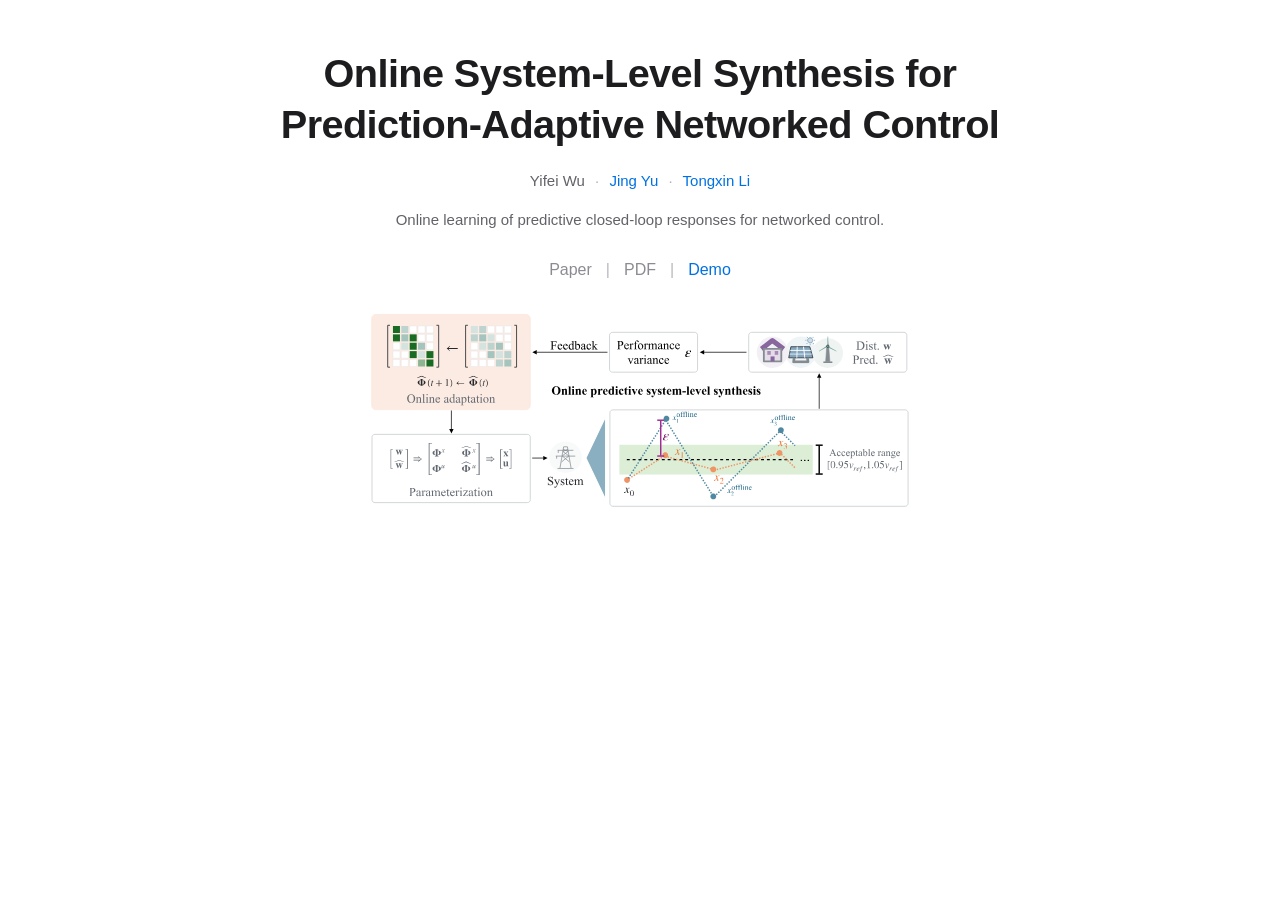
==== index.html @ b5131a4f "Add files via upload" ====
<!doctype html>
<html lang="en">
<head>
<meta charset="utf-8">
<meta name="viewport" content="width=device-width, initial-scale=1">
<meta name="referrer" content="no-referrer">
<meta name="description" content="Online System-Level Synthesis for Prediction-Adaptive Networked Control. Yifei Wu, Jing Yu, and Tongxin Li.">
<meta http-equiv="Content-Security-Policy" content="default-src 'none'; style-src 'unsafe-inline'; font-src 'self'; img-src 'self' data:; base-uri 'none'; form-action 'none'">
<title>Online System-Level Synthesis for Prediction-Adaptive Networked Control</title>
<style>html { color-scheme:light; background:#fff; }
body.research-site {
  --font-ui:-apple-system,BlinkMacSystemFont,'SF Pro Text','Segoe UI',sans-serif;
  --background:#fff; --foreground:#1d1d1f; --primary:#0071e3; --primary-foreground:#fff;
  --muted:#f5f5f7; --muted-foreground:#626269; --border:#e5e5e9; --popover:#fff;
  --viz-series-1:#0071e3; --viz-series-2:#ad6400; --viz-series-3:#687580; --viz-series-4:#9451b7;
  --matrix-added:#168b79; --matrix-removed:#cf8a2b; --attack:#c56c1b;
  margin:0; min-width:280px; color:var(--foreground); background:#fff;
  font:14px/1.45 var(--font-ui); -webkit-font-smoothing:antialiased;
}
*,*::before,*::after { box-sizing:border-box; }
a { color:inherit; text-decoration:none; }
a:hover { color:var(--primary); }
button,input,select { font:inherit; }
button,select,summary { cursor:pointer; touch-action:manipulation; }
button,select,svg { -webkit-user-select:none; user-select:none; }
button { appearance:none; }
:focus-visible { outline:3px solid #0071e355; outline-offset:3px; }
.research-header,#power-response-demo,.research-footer { width:calc(100% - 64px); max-width:1240px; margin:0 auto; }
.research-header { padding:24px 0 22px; }
.research-title-row { display:flex; justify-content:space-between; align-items:center; gap:20px; }
h1 { font-size:30px; font-weight:600; letter-spacing:-1.1px; line-height:1.15; margin:0; }
.research-tag { margin-left:16px; font-size:12px; color:var(--muted-foreground); font-weight:400; letter-spacing:0; vertical-align:middle; }
.research-header nav { display:flex; gap:18px; color:var(--muted-foreground); font-size:12px; }
#power-response-demo { position:relative; }
#power-response-demo [hidden] { display:none!important; }
.tabular-nums { font-variant-numeric:tabular-nums; }
.pr-controlbar { display:flex; justify-content:space-between; gap:16px; align-items:center; padding:0 0 16px; }
.pr-toolbar,.pr-actions,.pr-settings { display:flex; align-items:center; gap:8px; }
.btn { display:inline-flex; align-items:center; justify-content:center; gap:7px; min-height:40px; padding:8px 14px; border:1px solid transparent; border-radius:9px; background:var(--muted); color:var(--foreground); white-space:nowrap; font-size:13px; font-weight:500; transition:background .15s,transform .15s; }
.btn:hover:not(:disabled) { background:#ececf0; }
.btn:active:not(:disabled) { transform:scale(.98); }
.btn:disabled { opacity:.4; cursor:default; }
.btn-play { background:var(--primary); color:#fff; min-width:86px; }
.btn-play::before { content:''; display:inline-block; width:0; height:0; border-top:4px solid transparent; border-bottom:4px solid transparent; border-left:6px solid currentColor; }
.btn-play[aria-pressed='true']::before { width:6px; height:8px; border:0; border-left:2px solid currentColor; border-right:2px solid currentColor; }
.btn-play:hover:not(:disabled) { background:#0077ed; }
.btn-quiet { color:#53535a; }
.btn-attack { background:#fff2e5; color:#a95511; padding:6px 13px; min-width:136px; }
.btn-attack svg { fill:currentColor; transition:transform .16s; }
.btn-attack:hover:not(:disabled) { background:#ffe9d1; }
.btn-attack:hover:not(:disabled) svg { transform:rotate(-9deg); }
select { background:var(--muted); border:1px solid transparent; border-radius:8px; padding:8px 10px; color:var(--foreground); min-height:40px; font-size:13px; }
#pr-speed { background:transparent; color:var(--muted-foreground); padding-left:4px; padding-right:1px; }
.pr-actions label,#pr-clock { color:var(--muted-foreground); font-size:12px; }
#pr-clock { margin-left:3px; min-width:57px; }
.pr-comparison-controls { display:flex; align-items:center; gap:12px; padding:8px 0; flex-wrap:wrap; }
.pr-comparison-controls label { display:inline-flex; align-items:center; gap:8px; color:var(--muted-foreground); font-size:12px; }
.pr-comparison-controls select { background:#fff; border-color:var(--border); }
.btn-compare { min-height:36px; padding:6px 12px; color:var(--primary); background:#edf5fe; }
.btn-compare:hover:not(:disabled) { background:#e2effe; }
.pr-mission { display:flex; align-items:center; gap:16px; padding:0 0 14px; font-size:12px; color:var(--muted-foreground); flex-wrap:wrap; }
#pr-voltage-range { white-space:nowrap; }
.pr-mission strong { font-weight:500; color:var(--foreground); }
.pr-target { color:var(--muted-foreground); }
.pr-status-dot { display:inline-block; width:6px; height:6px; border-radius:50%; background:#248963; margin-right:6px; vertical-align:middle; }
#pr-voltage-status[data-state='recovering'] { background:var(--attack); }
.pr-dashboard { display:grid; grid-template-columns:minmax(0,1fr) minmax(0,1fr); gap:14px; }
.pr-panel { min-width:0; padding:14px 16px 12px; background:#fff; border:1px solid var(--border); border-radius:16px; }
.pr-subhead { display:flex; align-items:center; justify-content:space-between; gap:10px; min-height:25px; }
.pr-subhead h2 { font-size:15px; font-weight:600; letter-spacing:-.2px; margin:0; }
.pr-caption { font-size:11px; color:var(--muted-foreground); margin:0; }
#pr-action-note { text-align:right; }
.pr-panel-foot { display:flex; justify-content:space-between; align-items:center; gap:10px; min-height:22px; font-size:11px; color:var(--muted-foreground); }
#pr-bus-detail { min-width:0; line-height:1.4; }
.pr-live-stage { flex-shrink:0; }
.pr-live-stage strong { color:var(--foreground); font-weight:500; }
.pr-chart { width:100%; display:block; overflow:visible; }
.pr-chart text { fill:var(--muted-foreground); font:10px var(--font-ui); }
.pr-chart .bus-number { font-size:9px; font-weight:500; }
.pr-chart .fault-mark { display:none; }
.pr-chart .domain,.pr-chart .tick line,.pr-chart .grid line { stroke:#e9e9ed; }
.pr-chart .grid line { stroke-opacity:.75; }
.pr-chart .grid .domain { display:none; }
.pr-chart .matrix-columns text,.pr-chart .matrix-rows text { font-size:8px; }
.pr-chart .matrix-axis { font-size:9px; }
.pr-matrix-key,.pr-legend { display:flex; align-items:center; flex-wrap:wrap; gap:11px; color:var(--muted-foreground); font-size:10px; }
.pr-matrix-key>span { display:inline-flex; align-items:center; gap:4px; }
.pr-cell-key { width:6px; height:6px; display:inline-block; border-radius:1px; }
.pr-cell-key.connected { background:var(--primary); }
.pr-cell-key.added { background:var(--matrix-added); }
.pr-cell-key.removed { border:1px solid var(--matrix-removed); }
.pr-state-value { font-size:13px; font-weight:500; color:var(--foreground); letter-spacing:-.2px; }
.pr-plot-label { display:flex; align-items:center; justify-content:space-between; gap:10px; font-size:11px; color:var(--muted-foreground); padding:3px 0 0; min-height:20px; }
.pr-target-key { color:var(--muted-foreground); font-size:11px; }
#pr-pulse-summary { font-size:11px; color:var(--attack); text-align:right; }
#pr-stage-detail { min-height:16px; font-size:11px; }
.pr-bottomline { display:flex; align-items:center; justify-content:space-between; gap:16px; min-height:39px; }
.pr-legend { gap:15px; }
.pr-legend button { display:flex; align-items:center; gap:5px; padding:3px 0; background:transparent; border:0; font-size:11px; color:#616167; }
.pr-legend button[aria-pressed='false'] { opacity:.35; }
.pr-swatch { position:relative; display:inline-block; width:21px; border-top:2px solid var(--viz-series-1); margin-right:2px; color:var(--viz-series-1); }
.pr-swatch.scalar { border-color:var(--viz-series-4); border-top-style:dashed; color:var(--viz-series-4); }
.pr-swatch.static { border-color:var(--viz-series-2); border-top-style:dashed; color:var(--viz-series-2); }
.pr-swatch.causal { border-color:var(--viz-series-3); border-top-style:dotted; color:var(--viz-series-3); }
#pr-event { font-size:11px; color:var(--muted-foreground); text-align:right; }
.pr-overlap-note { font-size:11px; color:var(--muted-foreground); margin:0 0 8px; }
.pr-adaptation { border-top:1px solid var(--border); margin-top:0; }
summary { display:flex; align-items:center; gap:8px; padding:12px 0; font-size:12px; color:var(--muted-foreground); list-style:none; }
summary::-webkit-details-marker { display:none; }
summary span { color:var(--muted-foreground); transition:transform .15s; }
.pr-adaptation[open] summary span { transform:rotate(45deg); }
.pr-settings { flex-wrap:wrap; gap:12px 20px; padding:8px 0 14px; }
.pr-settings label { display:inline-flex; align-items:center; gap:6px; font-size:12px; }
.pr-settings input { accent-color:var(--primary); }
.pr-tooltip { position:absolute; display:none; pointer-events:none; z-index:10; padding:9px 11px; background:#fff; border:1px solid var(--border); border-radius:10px; box-shadow:0 4px 18px #0000000d; font-size:11px; }
.pr-tooltip div { display:flex; justify-content:space-between; gap:14px; }
#pr-error { padding:18px 0; color:#b33c31; }
#pr-network .bus-node { cursor:pointer; outline:none; }
#pr-network .bus-node[aria-disabled='true'] { cursor:default; }
#pr-network .bus-icon,#pr-network .bus-number,#pr-network .bus-target { pointer-events:none; }
.pr-algorithm-flow { display:grid; grid-template-columns:repeat(4,minmax(0,1fr)); gap:12px; padding:13px 0 15px; }
.pr-algorithm-flow>div { display:flex; flex-direction:column; position:relative; gap:2px; min-width:0; }
.pr-algorithm-flow>div:not(:last-child)::after { content:'→'; position:absolute; top:19px; right:0; color:#b0b0b5; font-size:13px; }
.pr-flow-index { font-size:9px; color:#a1a1a6; letter-spacing:.5px; }
.pr-algorithm-flow strong { font-size:12px; font-weight:500; }
.pr-algorithm-flow span:last-child { font-size:11px; color:var(--muted-foreground); white-space:normal; overflow-wrap:anywhere; }
.pr-algorithm-flow[data-updated='true']>div:last-child strong { color:var(--primary); }
.pr-learning-caption { display:flex; justify-content:space-between; align-items:center; gap:12px; min-height:32px; font-size:11px; color:var(--muted-foreground); border-top:1px solid var(--border); padding-top:6px; }
.btn-fit { min-height:26px; font-size:10px; padding:4px 8px; background:var(--muted); }
#pr-view { min-height:25px; padding:2px 6px; font-size:10px; border:0; background:var(--muted); color:#53535a; }
#pr-mode-note { font-size:11px; margin-top:1px; }
.pr-cost-table { width:100%; border-collapse:collapse; margin:2px 0 5px; font-size:11px; }
.pr-cost-table th,.pr-cost-table td { padding:3px 0; text-align:right; font-weight:400; }
.pr-cost-table thead th { color:var(--muted-foreground); font-size:11px; padding-bottom:5px; border-bottom:1px solid var(--border); }
.pr-cost-table th:first-child { text-align:left; }
.pr-cost-table tbody th { color:var(--foreground); }
.pr-cost-table tbody tr:first-child th,.pr-cost-table tbody tr:first-child td { font-weight:500; }
.pr-cost-table tbody td:last-child { color:var(--muted-foreground); }
.pr-cost-table .pr-swatch { width:17px; vertical-align:middle; margin-right:8px; }
.pr-comparison-summary { font-size:11px; color:var(--foreground); margin:6px 0 2px; min-height:16px; }
.pr-comparison-note { font-size:11px; color:var(--muted-foreground); }
.research-footer { display:flex; align-items:flex-start; justify-content:space-between; gap:20px; border-top:1px solid var(--border); }
.research-methods { flex:1; }
.research-methods-body { max-width:1100px; display:grid; grid-template-columns:1fr 1fr; gap:22px; padding:0 0 12px; color:var(--muted-foreground); font-size:12px; line-height:1.6; }
.research-methods-body h3 { font-size:13px; color:var(--foreground); font-weight:500; margin:12px 0 6px; }
.research-methods-body p { margin:5px 0 9px; }
.pr-equation { font-family:'Times New Roman',serif; font-size:16px; color:var(--foreground); line-height:1.7; }
.pr-scope { font-size:10px; color:#8b8b90; }
.research-colophon { color:var(--muted-foreground); font-size:11px; padding:10px 0; white-space:nowrap; }
#pr-stage .intervention-label { fill:var(--attack); }
@media(max-width:1000px) { .research-header,#power-response-demo,.research-footer { width:calc(100% - 32px); } .research-tag { margin-left:10px; font-size:11px; } .pr-bottomline { flex-wrap:wrap; gap:3px; padding:6px 0; } .pr-legend { gap:11px; } .pr-panel { padding-left:12px; padding-right:12px; } .pr-matrix-key { gap:6px; font-size:9px; } }
@media(max-width:650px) { .research-header { padding:20px 0 16px; } h1 { font-size:28px; } .research-tag { display:none; } .research-header nav { font-size:11px; gap:12px; } .pr-controlbar { flex-wrap:wrap; gap:10px; } .pr-toolbar,.pr-actions { width:100%; } .pr-toolbar { gap:7px; } .btn-attack { margin-left:auto; } #pr-clock { margin-left:auto; } .pr-comparison-controls { gap:8px; } .pr-comparison-controls>.pr-caption { flex-basis:100%; font-size:11px; } .pr-mission { font-size:10px; gap:6px; padding-top:2px; flex-wrap:wrap; } .pr-target { display:none; } .pr-dashboard { grid-template-columns:minmax(0,1fr); gap:10px; } .pr-panel { border-radius:12px; padding:11px 12px; } .pr-bottomline { gap:4px; padding:9px 0; } #pr-event { text-align:left; } .pr-legend { gap:8px 14px; } .pr-algorithm-flow { gap:6px; } .pr-algorithm-flow span:last-child { font-size:11px; } .research-methods-body { grid-template-columns:1fr; gap:8px; } .research-colophon { font-size:11px; } }
@media(pointer:coarse) { .btn,select { min-height:42px; } .pr-legend button { min-height:32px; } }
@media(prefers-reduced-motion:reduce) { *,*::before,*::after { animation:none!important; transition:none!important; } }

.research-footer>a { padding:10px 0; font-size:11px; color:var(--muted-foreground); }
.research-footer>a:hover { color:var(--primary); }

.pr-phase-actions { display:flex; align-items:center; gap:9px; margin-left:auto; }
.pr-phase-badge { font-size:11px; font-weight:500; color:#6e6e73; background:#f5f5f7; padding:5px 9px; border-radius:7px; }
.pr-phase-badge[data-phase='deployment'] { color:#0071e3; background:#edf5fe; }
.btn-deploy { min-height:30px; padding:4px 10px; color:var(--primary); background:#edf5fe; }
@media(max-width:650px) { .pr-phase-actions { margin-left:0; width:100%; justify-content:space-between; } }

.pr-attack-hint { font-size:11px; color:var(--muted-foreground); }
.btn-attack { background:#fff0de; color:#a34a00; min-width:150px; min-height:40px; }
.btn-attack svg { width:21px; height:21px; }
.btn-attack[data-holding='true'] { background:#bd570a; color:#fff; box-shadow:0 0 0 4px #bd570a18; }
.btn-stop-attacks { color:#a34a00; background:#fff0de; }
.pr-attack-count { display:inline-grid; place-items:center; min-width:21px; min-height:21px; padding:0 4px; border-radius:6px; background:#a34a0014; font-size:12px; }
.pr-matrix-panel .pr-subhead { flex-wrap:wrap; gap:8px; }
#pr-matrix-view { min-height:36px; padding:6px 9px; font-size:12px; max-width:100%; }
#pr-matrix-key { min-height:24px; justify-content:flex-start; font-size:12px; gap:8px 12px; }
#pr-matrix-key .change-scale { display:none; }
.pr-cell-key.decreased { background:#c56c1b; }
.pr-cell-key.increased { background:#0071e3; }
.pr-cell-key.outline { border:1px solid #404047; width:9px; height:9px; }
#pr-topology-note { min-height:15px; font-size:11px; }
.pr-chart .matrix-columns text,.pr-chart .matrix-rows text { font-size:10px; }
.intervention-badge { pointer-events:auto; }
@media(max-width:650px) { .pr-attack-hint { font-size:11px; } .btn-attack { min-width:132px; } #pr-matrix-key { gap:8px; font-size:12px; } .pr-chart .matrix-columns text { font-size:8px; } }

@media(max-width:380px) { .pr-attack-hint { display:none; } .pr-actions { gap:6px; } }

#pr-network .bus-node { touch-action:none; -webkit-touch-callout:none; }
#pr-network .bus-node[data-holding='true'] { cursor:grabbing; }

.pr-topology-history { display:flex; align-items:center; gap:10px; margin:4px 0; min-height:28px; }
.pr-topology-history label { font-size:11px; color:var(--muted-foreground); min-width:75px; }
.pr-topology-history input { flex:1; min-width:50px; margin:0; height:20px; accent-color:var(--primary); cursor:ew-resize; }
.pr-topology-history button { border:0; background:var(--muted); color:var(--primary); border-radius:6px; padding:5px 8px; font-size:10px; white-space:nowrap; }
.pr-topology-history button[aria-pressed='true'] { background:#edf5fe; }
.pr-topology-history input:disabled,.pr-topology-history button:disabled { opacity:.4; cursor:default; }
#pr-topology-note { min-height:28px; line-height:1.4; color:#60606a; }

.pr-topology-status { display:flex; justify-content:space-between; gap:10px; font-size:11px; margin:4px 0 7px; color:var(--muted-foreground); }
.pr-topology-status strong { font-weight:500; color:var(--foreground); }
.pr-topology-events { display:flex; gap:6px; margin:0 0 6px; }
.pr-topology-events button { flex:1; min-width:0; display:flex; flex-direction:column; gap:2px; text-align:left; padding:6px 9px; border:1px solid var(--border); border-radius:7px; background:#f7f9fb; color:var(--foreground); }
.pr-topology-events button span { color:var(--muted-foreground); font-size:11px; }
.pr-topology-events button strong { font-weight:550; font-size:12px; }
.pr-topology-events button[aria-pressed='true'] { background:#eef7f4; border-color:#9bc7ba; }
.pr-link-flash { animation:pr-link-arrival 1.6s ease-out; }
@keyframes pr-link-arrival { 0%,30%,60% { filter:drop-shadow(0 0 4px #168b79); opacity:.35; } 15%,45%,100% { filter:drop-shadow(0 0 0 transparent); opacity:1; } }
#pr-attack-mode { background:#fff6eb; color:#a34a00; }
#pr-topology-note { min-height:14px; font-size:11px; }
@media(max-width:1000px) { .pr-attack-hint { display:none; } }

.pr-cost-tools { display:flex; justify-content:flex-end; }

.pr-comparison-summary { margin:5px 0 3px; color:#53535a; line-height:1.4; }
#pr-deploy:not(:disabled) { background:#0071e3; color:#fff; }

/* The primary actions stay together as the available width narrows. */
@media(max-width:1100px) {
  .pr-controlbar { flex-wrap:wrap; gap:12px 20px; }
  .pr-actions { margin-left:auto; flex-wrap:wrap; }
  .pr-mission { gap:8px 14px; }
  .pr-mission .pr-target { display:none; }
}
@media(max-width:650px) {
  .research-title-row { align-items:flex-start; flex-wrap:wrap; gap:12px; }
  .research-header { padding:20px 0; }
  h1 { font-size:27px; letter-spacing:-.8px; }
  .research-header nav { font-size:12px; }
  .pr-controlbar { padding-bottom:14px; }
  .pr-toolbar { flex-wrap:wrap; gap:7px; }
  .pr-actions { display:grid; grid-template-columns:minmax(0,1fr) 80px minmax(0,1.3fr); gap:8px; }
  .pr-actions select { min-width:0; width:100%; font-size:12px; padding:8px; }
  .pr-actions .btn-attack { min-width:0; width:100%; margin:0; font-size:12px; padding:8px; }
  .pr-mission { font-size:11px; }
  .pr-mission-goal { flex-basis:100%; }
  .pr-phase-actions { width:auto; margin-left:auto; }
  .pr-panel { border-radius:14px; padding:12px; }
  .pr-subhead { flex-wrap:wrap; gap:4px 10px; }
  .pr-subhead h2 { font-size:15px; }
  #pr-action-note { text-align:left; }
  .pr-algorithm-flow span:last-child { font-size:10px; }
  .pr-attack-hint { display:none; }
  #pr-clock { font-size:11px; flex-basis:100%; margin-left:0; }
}

@media(max-width:360px) {
  .pr-actions { grid-template-columns:1fr 1fr; }
  .pr-actions .btn-attack { grid-column:1 / -1; }
}

.pr-attack-stop { display:none; }
.btn-attack[data-attack-state='continuous'] .pr-attack-bolt { display:none; }
.btn-attack[data-attack-state='continuous'] .pr-attack-stop { display:block; }

/* Preserve readable source labels without widening the four panel layout. */
.pr-chart .matrix-columns text,.pr-chart .matrix-rows text { font-size:11px; }
.pr-chart .matrix-columns text[data-inspected='true'] { fill:var(--foreground); font-weight:650; }
.pr-cell-key.local { background:#c1c1c7; }
.pr-matrix-detail { flex-wrap:wrap; gap:2px 10px; align-items:flex-start; }
#pr-matrix-detail { color:var(--foreground); line-height:1.5; }
#pr-matrix-inspect-hint { margin:0 0 4px; }
.matrix-cell:focus-visible { outline:none; stroke:var(--foreground); stroke-width:2; }

/* Secondary controls stay compact with a mouse and comfortable to tap. */
:focus-visible { outline:2px solid var(--primary); outline-offset:3px; }
@media(max-width:650px),(pointer:coarse) {
  .btn-stop-attacks { min-height:44px; }
  #pr-matrix-view,#pr-view { min-height:44px; padding:8px 10px; font-size:12px; }
  .btn-fit,.btn-deploy { min-height:44px; padding:8px 12px; font-size:12px; }
  .pr-topology-history { gap:8px; }
  .pr-topology-history input { height:44px; }
  .pr-topology-history button { min-height:44px; padding:8px 12px; font-size:12px; }
  .pr-topology-events button { min-height:44px; }
  .pr-legend button { min-height:44px; padding:8px 10px; border-radius:8px; font-size:12px; background:var(--muted); }
  .pr-settings .form-check { min-height:44px; }
  .pr-adaptation summary { min-height:44px; }
}
@media(max-width:650px) {
  .pr-legend { display:grid; grid-template-columns:repeat(2,minmax(0,1fr)); gap:6px; width:100%; }
  .pr-legend button { min-width:0; justify-content:flex-start; text-align:left; }
  .pr-bottomline { gap:10px; }
}


.pr-experiment-bar { display:flex; align-items:center; flex-wrap:wrap; gap:10px 20px; padding:0 0 16px; }
.pr-experiment-bar label { display:inline-flex; align-items:center; gap:9px; color:var(--muted-foreground); font-size:12px; }
.pr-experiment-bar select { min-height:34px; padding:6px 10px; font-size:12px; background:#fff; border-color:var(--border); }
.pr-experiment-choice select { color:var(--foreground); font-weight:550; }
#pr-noise-caption { flex:1; min-width:220px; line-height:1.45; }
.pr-link-budget { margin:3px 0 2px; line-height:1.45; }
@media(max-width:650px) {
  .pr-experiment-bar { gap:8px 14px; padding-bottom:14px; }
  .pr-experiment-bar label { gap:7px; font-size:11px; }
  .pr-experiment-choice { flex:1; }
  .pr-experiment-choice select { flex:1; min-width:0; }
  #pr-noise-caption { flex-basis:100%; min-width:0; }
}


.pr-chart .matrix-columns text[data-noisy='true'] { fill:#a96716; font-weight:600; }
.pr-chart .matrix-columns text[data-noisy='true'][data-inspected='true'] { font-weight:750; }
.pr-cell-key.noisy-source { background:#c48c3e; border-radius:50%; }
.pr-noisy-links { margin:0 0 2px; line-height:1.45; color:#8b631f; }
@media(max-width:650px),(pointer:coarse) {
  .pr-experiment-bar select { min-height:44px; padding:8px 10px; }
}

.pr-command-inspector {margin-top:8px;border-top:1px solid var(--border,#e5e5e7);padding-top:7px}
.pr-command-inspector summary {cursor:pointer;font-size:12px;font-weight:600;min-height:44px;display:list-item}
.pr-command-scroll {max-width:100%;overflow-x:auto}
#pr-command-scroll-hint {display:block;color:var(--foreground,#1d1d1f);font-weight:500}
#pr-command-scroll-hint[hidden] {display:none}
.pr-command-scroll table {width:100%;min-width:520px;border-collapse:collapse;font-size:12px;line-height:1.5;font-variant-numeric:tabular-nums}
.pr-command-scroll th,.pr-command-scroll td {padding:7px 7px;text-align:right;white-space:nowrap;border-bottom:1px solid var(--border,#e5e5e7)}
.pr-command-scroll th:first-child {text-align:left;position:sticky;left:0;z-index:1;width:130px;min-width:130px;background:var(--surface-subtle,#f5f5f7);box-shadow:1px 0 0 var(--border,#e5e5e7)}
.pr-command-scroll thead th:first-child {z-index:2}
.pr-command-inspector>.pr-caption {font-size:12px;line-height:1.5}
.pr-forecast-observation {margin:8px 0;padding:8px 10px;background:var(--surface-subtle,#f5f5f7);border-radius:8px}
.pr-forecast-observation p {margin:3px 0;overflow-wrap:anywhere}
.pr-forecast-observation>.pr-caption {font-size:12px;line-height:1.5}
#pr-forecast-timing {font-variant-numeric:tabular-nums}
.pr-forecast-values {display:grid;grid-template-columns:repeat(3,minmax(0,1fr));gap:8px;margin:7px 0}
.pr-forecast-values dt {font-size:12px;color:var(--muted,#6e6e73);line-height:1.5}
.pr-forecast-values dd {margin:3px 0;font-size:16px;line-height:1.5;font-variant-numeric:tabular-nums;overflow-wrap:anywhere}
#pr-observed-error {font-weight:600}
.pr-source-controls { display:flex; flex-wrap:wrap; align-items:center; gap:6px 10px; margin:8px 0; }
.pr-source-controls .btn { min-height:44px; max-width:100%; white-space:normal; }
#pr-source-status { flex:1 1 150px; line-height:1.5; }

.pr-voltage-table { margin-top:8px; }
.pr-voltage-table th,.pr-voltage-table td { padding:3px 2px; }
#pr-voltage-metrics-note { margin:4px 0 10px; font-size:10px; line-height:1.5; }

.pr-scenario-heading { display:flex; align-items:center; justify-content:space-between; gap:16px; margin-bottom:18px; }
.pr-scenario-heading strong { font-size:15px; font-weight:550; letter-spacing:-.2px; }
.pr-scenario-heading p { margin-top:3px; }
.pr-scheduled-power { margin:5px 0 2px; color:#467b72; }
#pr-network .pr-scheduled-ring { stroke:#399b8b; stroke-width:2; }
.pr-trial-context { margin:8px 0; padding:7px 9px; background:#fff7ed; border-radius:7px; color:#93601f; font-size:11px; }
.pr-adaptation .pr-experiment-bar { padding-top:8px; }
@media(max-width:650px) {
  .pr-scenario-heading { align-items:flex-start; flex-wrap:wrap; gap:10px; margin-bottom:14px; }
  .pr-scenario-heading .btn { min-height:44px; }
  .pr-scheduled-power { font-size:10px; line-height:1.5; }
}

/* Keep the experiment visible and place optional controls behind disclosure. */
.research-header { padding:22px 0 18px; }
.pr-scenario-heading { margin-bottom:14px; }
.pr-scenario-heading strong { font-size:16px; font-weight:600; letter-spacing:-.3px; }
.pr-scenario-heading p { margin-top:4px; font-size:12px; line-height:1.5; }
.pr-controlbar { padding-bottom:14px; gap:14px 22px; }
.pr-toolbar { flex-shrink:0; }
.pr-toolbar .btn-play { min-width:92px; }
#pr-restart { background:transparent; color:var(--muted-foreground); padding:8px 9px; }
#pr-restart:hover { background:var(--muted); color:var(--foreground); }
.pr-toolbar .pr-phase-badge { margin-left:5px; }
#pr-clock { min-width:36px; font-size:12px; }
.pr-actions { flex-wrap:wrap; justify-content:flex-end; gap:8px; }
#pr-intervention { background:transparent; border-color:var(--border); max-width:100%; }
.pr-attack-hint { flex-basis:100%; text-align:right; font-size:11px; }
.pr-mission { gap:8px 16px; padding-bottom:12px; font-size:11px; }
#pr-voltage-range { margin-left:auto; }
.pr-dashboard { gap:12px; }
.pr-panel { border-radius:18px; padding:15px 17px 12px; }
.pr-subhead { min-height:26px; gap:5px 12px; }
.pr-subhead h2 { font-size:16px; letter-spacing:-.3px; }
.pr-comparison-summary { font-size:12px; line-height:1.45; }
.pr-panel-details { margin-top:6px; border-top:1px solid var(--border); }
.pr-panel-details>summary { min-height:32px; padding:7px 0 5px; font-size:11px; width:100%; }
.pr-panel-details>summary::after { content:'›'; margin-left:auto; padding-right:2px; font-size:19px; line-height:14px; transform:rotate(90deg); transition:transform .15s; }
.pr-panel-details[open]>summary::after { transform:rotate(-90deg); }
.pr-panel-details .pr-voltage-table { margin-top:5px; }
.pr-panel-details #pr-voltage-metrics-note { margin-bottom:5px; }
.pr-panel-details #pr-topology-note { margin:5px 0 3px; line-height:1.5; }
.pr-topology-status { margin-bottom:5px; }
.pr-bottomline { min-height:42px; gap:10px 16px; }
.pr-adaptation { padding-bottom:5px; }
.pr-adaptation>summary { min-height:42px; font-size:12px; }
.pr-settings-group { display:flex; align-items:center; flex-wrap:wrap; gap:12px 20px; padding:8px 0 12px; }
.pr-setting-control { display:inline-flex; align-items:center; gap:9px; color:var(--muted-foreground); font-size:12px; }
.pr-setting-control:has(select[hidden]) { display:none; }
.pr-attack-settings:not(:has(select:not([hidden]))) { display:none; }
.pr-settings-group select,#pr-speed,#pr-view,#pr-matrix-view { min-height:36px; padding:6px 10px; background:#fff; border:1px solid var(--border); border-radius:8px; font-size:12px; color:var(--foreground); }
.pr-settings-group .btn { min-height:36px; padding:6px 12px; font-size:12px; }
.pr-session-settings { padding-top:0; }
.pr-adaptation .pr-overlap-note { margin:0 0 10px; max-width:1000px; line-height:1.55; }
.pr-adaptation .pr-experiment-bar { padding-top:10px; border-top:1px solid var(--border); }
.pr-adaptation .pr-comparison-controls { padding:4px 0 8px; }
.pr-adaptation .pr-settings { padding:8px 0 12px; }
.pr-adaptation #pr-fit-detail:empty { display:none; }
@media(max-width:1100px) {
  .pr-controlbar { flex-wrap:wrap; }
  .pr-actions { margin-left:auto; }
  .pr-attack-hint { display:none; }
}
@media(max-width:650px) {
  .research-header { padding:19px 0 16px; }
  .pr-scenario-heading { margin-bottom:12px; }
  .pr-controlbar { gap:12px; padding-bottom:12px; }
  .pr-toolbar { width:100%; flex-wrap:nowrap; gap:5px; }
  .pr-toolbar .btn-play { min-width:82px; }
  .pr-toolbar .pr-phase-badge { margin-left:auto; font-size:10px; padding:5px 7px; }
  #pr-restart { padding-left:7px; padding-right:7px; font-size:12px; }
  #pr-clock { flex-basis:auto; margin-left:2px; min-width:33px; font-size:11px; }
  .pr-actions { display:flex; width:100%; gap:8px; margin-left:0; }
  .pr-actions #pr-intervention { flex:1 1 120px; width:auto; padding:8px 10px; font-size:12px; }
  .pr-actions .btn-attack { flex:1 1 120px; width:auto; padding:8px 10px; font-size:12px; }
  .pr-actions .btn-stop-attacks { flex:0 1 auto; min-height:44px; margin-left:auto; }
  .pr-mission { padding-bottom:10px; gap:6px 12px; }
  .pr-mission-goal { flex-basis:auto; }
  #pr-voltage-range { font-size:11px; }
  .pr-panel { padding:13px 12px 10px; border-radius:16px; }
  .pr-subhead h2 { font-size:15px; }
  .pr-panel-details>summary { min-height:44px; padding:10px 0 8px; font-size:12px; }
  .pr-settings-group { align-items:flex-start; gap:10px 14px; padding-bottom:12px; }
  .pr-setting-control { flex:1 1 160px; justify-content:space-between; gap:8px; font-size:12px; }
  .pr-setting-control select { min-width:0; max-width:70%; }
  .pr-settings-group select,.pr-settings-group .btn,#pr-speed,#pr-view,#pr-matrix-view { min-height:44px; padding:8px 10px; }
  .pr-adaptation>summary { min-height:46px; }
}
@media(max-width:360px) {
  .pr-toolbar { flex-wrap:wrap; }
  .pr-toolbar .pr-phase-badge { margin-left:auto; }
  #pr-clock { min-width:29px; }
  .pr-actions .btn-attack { grid-column:auto; }
}
@media(pointer:coarse) {
  .pr-panel-details>summary,.pr-settings-group select,.pr-settings-group .btn,#pr-speed,#pr-view,#pr-matrix-view { min-height:44px; }
}
#power-response-demo[data-interaction='power'] .pr-attack-hint { display:block; }
@media(max-width:650px) {
  #power-response-demo[data-interaction='power'] .pr-attack-hint { text-align:left; font-size:11px; }
}

.pr-controlbar { align-items:flex-start; }

/* Direct view selection stays usable while new samples repaint the chart. */
.pr-cost-switch { display:inline-flex; align-items:stretch; gap:3px; padding:3px; border-radius:10px; background:var(--muted); }
.pr-cost-switch button { min-height:34px; padding:6px 13px; border:0; border-radius:7px; background:transparent; color:var(--muted-foreground); font-size:12px; font-weight:500; white-space:nowrap; }
.pr-cost-switch button[aria-pressed='true'] { background:var(--background); color:var(--foreground); box-shadow:0 1px 3px #00000012; }
.pr-cost-switch button:hover { color:var(--foreground); }
.pr-cost-switch button:focus-visible { outline:2px solid var(--primary); outline-offset:1px; }
@media(max-width:650px),(pointer:coarse) {
  .pr-cost-switch button { min-height:44px; padding:8px 14px; font-size:12px; }
}

/* Keep the learning and comparison stages visible throughout one run. */
.pr-experiment-progress { margin:0 0 14px; padding:14px 18px 12px; border:1px solid var(--border); border-radius:14px; background:var(--background); }
.pr-progress-steps { display:grid; grid-template-columns:repeat(2,minmax(0,1fr)); gap:24px; list-style:none; margin:0; padding:0; }
.pr-progress-steps li { display:grid; grid-template-columns:26px minmax(0,1fr); grid-template-rows:1fr 3px; align-items:start; gap:8px; min-width:0; }
.pr-step-number { display:grid; place-items:center; width:26px; height:26px; border-radius:50%; background:var(--muted); color:var(--muted-foreground); font-size:12px; font-weight:600; }
.pr-progress-steps strong { display:block; font-size:13px; font-weight:600; line-height:1.5; }
.pr-progress-steps .tabular-nums { display:block; color:var(--muted-foreground); font-size:12px; line-height:1.5; }
.pr-progress-steps [aria-current='step'] .pr-step-number { background:var(--primary); color:#fff; }
.pr-progress-steps [data-status='complete'] .pr-step-number { background:#e8f3ef; color:#18745a; }
.pr-progress-track { grid-column:2; height:3px; border-radius:2px; background:var(--muted); overflow:hidden; }
.pr-progress-track>span { display:block; width:0; height:100%; background:var(--primary); transition:width 180ms linear; }
.pr-progress-steps [data-status='complete'] .pr-progress-track>span { background:#258666; }
#pr-transition-note { margin:10px 0 0; font-size:12px; line-height:1.5; color:var(--muted-foreground); }
.pr-learning-panel .pr-cost-table,.pr-learning-panel .pr-cost-table thead th { font-size:12px; }
.pr-method-links { display:block; margin:2px 0 4px 25px; color:var(--muted-foreground); font-size:12px; font-weight:400; line-height:1.4; }
@media(max-width:650px) {
  .pr-experiment-progress { padding:12px; border-radius:12px; }
  .pr-progress-steps { gap:14px; }
  .pr-progress-steps li { grid-template-columns:22px minmax(0,1fr); gap:6px; }
  .pr-step-number { width:22px; height:22px; }
  .pr-progress-steps strong { font-size:12px; }
  .pr-progress-track { grid-column:1 / -1; }
  #pr-results-stage { font-size:12px; }
}
@media(prefers-reduced-motion:reduce) { .pr-progress-track>span { transition:none; } }

/* Contextual evidence ties one actual inspected link to selection and execution. */
.pr-link-receipt { margin:12px 0 8px; padding:12px 0 4px; border-top:1px solid var(--border); color:var(--foreground); }
.pr-link-receipt h3 { margin:0 0 4px; font-size:14px; font-weight:600; line-height:1.4; }
.pr-link-receipt table { width:100%; table-layout:fixed; border-collapse:collapse; font-size:12px; line-height:1.5; font-variant-numeric:tabular-nums; margin:8px 0; }
.pr-link-receipt th,.pr-link-receipt td { padding:7px 4px; border-bottom:1px solid var(--border); text-align:right; overflow-wrap:anywhere; }
.pr-link-receipt th:first-child { width:34%; text-align:left; font-weight:500; }
.pr-link-receipt thead th { white-space:pre-line; vertical-align:bottom; font-weight:600; }
.pr-link-receipt td { color:var(--foreground); }
.pr-link-receipt .pr-link-choice.selected { color:var(--primary); font-weight:600; }
.pr-link-receipt .pr-link-choice.excluded { color:var(--muted-foreground); }
.pr-link-receipt #pr-link-receipt-action { width:auto; padding-top:12px; text-align:left; color:var(--muted-foreground); font-size:12px; font-weight:500; }
.pr-link-receipt tr[data-measure='commandKvar'] { font-weight:600; }
.pr-link-receipt #pr-link-receipt-note { font-size:12px; }
.pr-forecast-values dt { color:var(--muted-foreground); }

/* Current configuration replaces generic heading copy without another panel. */
.pr-scenario-heading p[data-forecast-settings='true'] { color:#53535a; font-weight:500; font-variant-numeric:tabular-nums; overflow-wrap:anywhere; }

/* Identify each measured policy before the shared plots, especially on phones. */
.pr-controller-key { margin:0 0 10px; gap:6px 18px; }
.pr-controller-key button { min-height:32px; padding:6px 2px; font-size:12px; line-height:1.4; color:#53535a; border-radius:7px; }
.pr-controller-key button:hover { color:var(--foreground); background:var(--muted); }
.pr-controller-key button[aria-pressed='false'] { opacity:1; text-decoration:line-through; }
.pr-controller-key button[aria-pressed='false'] .pr-swatch { opacity:.35; }
.pr-controller-key .pr-swatch { flex-shrink:0; }
@media(max-width:650px),(pointer:coarse) {
  .pr-controller-key { gap:6px; }
  .pr-controller-key button { min-height:44px; padding:8px 10px; }
}

/* Keep physical timing captions readable without competing with chart units. */
.pr-stage-panel .pr-plot-label { flex-wrap:wrap; align-items:baseline; row-gap:2px; line-height:1.5; font-size:12px; }
.pr-stage-panel .pr-plot-label>span { min-width:0; max-width:100%; overflow-wrap:anywhere; }
.pr-stage-panel .pr-target-key { font-size:12px; }
.pr-stage-panel #pr-pulse-summary { font-size:12px; color:#93551c; }
.pr-stage-panel #pr-pulse-summary:empty { display:none; }
@media(max-width:650px) {
  .pr-stage-label #pr-pulse-summary:not(:empty) { flex-basis:100%; text-align:left; }
}

/* Compact desktop columns with the original network, links, voltage, cost DOM order.
   Intrinsic heights are measured by observeDashboardLayout; ordinary grid is fallback. */
@media(min-width:651px) {
  .pr-dashboard[data-layout="columns"] { grid-auto-rows:1px; row-gap:0; align-items:start; }
  .pr-dashboard[data-layout="columns"]>.pr-panel { align-self:start; }
}

/* Inspection roles reuse the actual feeder marks, without moving any bus. */
.pr-network-inspection { display:flex; align-items:center; flex-wrap:wrap; gap:4px 8px; margin:2px 0 8px; color:#53535a; font-size:12px; line-height:1.5; }
.pr-network-inspection[hidden],.pr-network-inspection [hidden] { display:none; }
.pr-inspection-source,.pr-inspection-receiver { display:inline-flex; align-items:center; gap:5px; font-weight:600; }
.pr-inspection-source { color:#0066cc; }
.pr-inspection-receiver { color:#1d1d1f; }
.pr-inspection-source::before,.pr-inspection-receiver::before { content:''; width:10px; height:10px; box-sizing:border-box; border:2px solid currentColor; border-radius:50%; flex:none; }
.pr-inspection-source::before { border-style:dashed; }
.pr-network-inspection[data-local="true"] .pr-inspection-source::before { border-style:solid; }
#pr-network .bus-node[data-inspection-role="source"] .bus-number,
#pr-network .bus-node[data-inspection-role="receiver"] .bus-number,
#pr-network .bus-node[data-inspection-role="local"] .bus-number { fill:#1d1d1f !important; font-weight:750; paint-order:stroke; stroke:#fff; stroke-width:3px; stroke-linejoin:round; }
#pr-network .bus-node[data-inspection-role="source"] .bus-number { fill:#0066cc !important; }
#pr-matrix .matrix-columns text[data-inspected="true"],
#pr-matrix .matrix-rows g[aria-pressed="true"] text { font-size:12px; font-weight:750; }

/* The phone feeder gives all bus numbers room to be read, not smaller type. */
@media(max-width:650px) {
  #pr-network .bus-number { fill:#53535a !important; paint-order:stroke; stroke:#fff; stroke-width:2px; stroke-linejoin:round; }
}

/* Keep every source and inverter number readable without removing matrix columns. */
#pr-matrix .matrix-columns text,
#pr-matrix .matrix-rows text,
#pr-matrix .matrix-axis { font-size:12px; }

/* Network choice changes the physical model and retains readable geometry. */
.pr-network-picker { display:flex; align-items:center; gap:10px; flex-shrink:0; color:var(--muted-foreground); font-size:12px; }
.pr-network-picker select { min-height:40px; border:1px solid #e8e8ed; border-radius:10px; background:#f5f5f7; color:var(--foreground); padding:8px 30px 8px 12px; font:inherit; font-size:13px; cursor:pointer; }
.pr-network-scroll,.pr-matrix-scroll { min-width:0; }
[data-network="feeder47"] .pr-network-scroll,[data-network="feeder47"] .pr-matrix-scroll { overflow-x:auto; overscroll-behavior-x:contain; scrollbar-width:thin; padding-bottom:8px; }
[data-network="feeder47"] .pr-network-scroll:focus-visible,[data-network="feeder47"] .pr-matrix-scroll:focus-visible { outline:2px solid var(--primary); outline-offset:3px; border-radius:4px; }
@media(max-width:650px) { .pr-network-picker { width:100%; justify-content:space-between; } .pr-network-picker select { flex:1; max-width:240px; min-height:44px; } }
[data-network="feeder47"] .pr-chart .matrix-columns text,[data-network="feeder47"] .pr-chart .matrix-rows text { font-size:12px; }

.pr-scroll-hint { margin:4px 0 8px; color:var(--muted-foreground); font-size:11px; text-align:right; }

/* The existing matrix cue reports the columns actually visible while scrolling. */
#pr-matrix-scroll-hint { font-size:12px; }

/* Paper landing section and primary experiment controls. */
.research-header { padding:38px 0 28px; text-align:center; }
.research-header h1 { font-size:clamp(28px,3.4vw,40px); line-height:1.15; letter-spacing:-.9px; }
.research-paper-title { max-width:850px; margin:14px auto 0; font-size:19px; font-weight:500; line-height:1.4; letter-spacing:-.2px; text-wrap:balance; }
.research-paper-title span { white-space:nowrap; }
.research-authors { margin:10px 0 0; font-size:14px; color:var(--muted-foreground); }
.research-authors span { margin:0 6px; color:#b2b2b8; }
.research-summary { margin:10px auto 0; max-width:720px; font-size:14px; line-height:1.5; color:var(--muted-foreground); text-wrap:balance; }
.research-header .research-resources { display:flex; justify-content:center; align-items:center; gap:14px; margin-top:18px; font-size:14px; }
.research-resources>span { color:#b7b7be; }
.research-resources a[href] { color:var(--primary); }
.research-resources a[aria-disabled="true"] { color:#8b8b93; cursor:default; }
#power-response-demo { scroll-margin-top:20px; padding-bottom:24px; }
.pr-experiment-front { display:grid; grid-template-columns:minmax(0,1.45fr) minmax(0,1fr); gap:16px 24px; align-items:center; border-top:1px solid var(--border); padding:20px 0 16px; }
.pr-experiment-front label { display:flex; align-items:center; gap:12px; font-size:13px; color:var(--muted-foreground); }
.pr-experiment-front select { flex:1; min-width:0; max-width:none; border:1px solid var(--border); background:#fff; color:var(--foreground); }
.pr-sr-only { position:absolute; width:1px; height:1px; padding:0; margin:-1px; overflow:hidden; clip:rect(0,0,0,0); white-space:nowrap; border:0; }
@media(max-width:650px) {
  .research-header { padding:28px 0 24px; }
  .research-paper-title { font-size:16px; margin-top:12px; }
  .research-summary { max-width:340px; font-size:13px; }
  .research-authors { font-size:13px; }
  .pr-experiment-front { grid-template-columns:minmax(0,1fr); gap:12px; padding-top:18px; }
  .pr-experiment-front label { justify-content:space-between; }
  .pr-experiment-front label>select { flex:0 1 72%; min-height:44px; max-width:72%; }
}

/* The paper homepage and interactive experiment have independent documents. */
.paper-home-main { padding:48px 0 64px; }
.paper-home .research-header { width:calc(100% - 48px); max-width:1000px; margin:0 auto; padding:0; }
.paper-home h1.research-paper-title { margin:0 auto; max-width:950px; font-size:clamp(25px,3.1vw,40px); line-height:1.28; font-weight:600; letter-spacing:-.6px; }
.paper-home .research-authors { margin-top:20px; font-size:15px; }
.research-authors a { color:var(--primary); text-underline-offset:3px; }
.research-authors a:hover { text-decoration:underline; }
.paper-home .research-summary { max-width:600px; margin-top:18px; font-size:15px; }
.paper-home .research-resources { margin-top:26px; font-size:16px; }
.demo-header { width:calc(100% - 64px); max-width:1240px; margin:0 auto; padding:16px 0 12px; font-size:13px; color:var(--muted-foreground); }
@media(max-width:1000px) { .demo-header { width:calc(100% - 32px); } }
@media(max-width:650px) {
  .paper-home-main { padding:36px 0 48px; }
  .paper-home .research-authors { font-size:14px; }
  .paper-home .research-summary { font-size:14px; }
}

/* A compact overview follows the paper header and resource links. */
.paper-method-overview { width:calc(100% - 48px); max-width:540px; margin:32px auto 0; }
.paper-method-overview a,.paper-method-overview img { display:block; width:100%; }
.paper-method-overview a { cursor:zoom-in; }
.paper-method-overview a:focus-visible { outline:2px solid var(--primary); outline-offset:5px; }
.paper-method-overview img { height:auto; }
.pr-experiment-front + .pr-adaptation { margin-bottom:14px; }
</style>
</head>
<body class="research-site paper-home">
<main class="paper-home-main">
<header class="research-header" id="paper">
  <h1 class="research-paper-title">Online <span>System-Level</span> Synthesis for <span>Prediction-Adaptive</span> Networked Control</h1>
  <p class="research-authors">Yifei Wu <span aria-hidden="true">·</span> <a href="https://jingyu.io/" target="_blank" rel="noopener noreferrer">Jing Yu</a> <span aria-hidden="true">·</span> <a href="https://tongxin.me/" target="_blank" rel="noopener noreferrer">Tongxin Li</a></p>
  <p class="research-summary">Online learning of predictive closed-loop responses for networked control.</p>
  <nav class="research-resources" aria-label="Paper resources">
    <a role="link" aria-disabled="true" tabindex="0" title="Paper link forthcoming">Paper</a><span aria-hidden="true">|</span>
    <a role="link" aria-disabled="true" tabindex="0" title="PDF forthcoming">PDF</a><span aria-hidden="true">|</span>
    <a href="demo.html">Demo</a>
  </nav>
</header>

<figure class="paper-method-overview">
  <a href="assets/paper/method-overview.svg" target="_blank" rel="noopener noreferrer" aria-label="Open the method overview at full size">
    <img src="assets/paper/method-overview.svg" width="740" height="267" alt="Observed data update predictive state and input responses, which shape control actions in the network." fetchpriority="high">
  </a>
</figure>

</main>
</body>
</html>
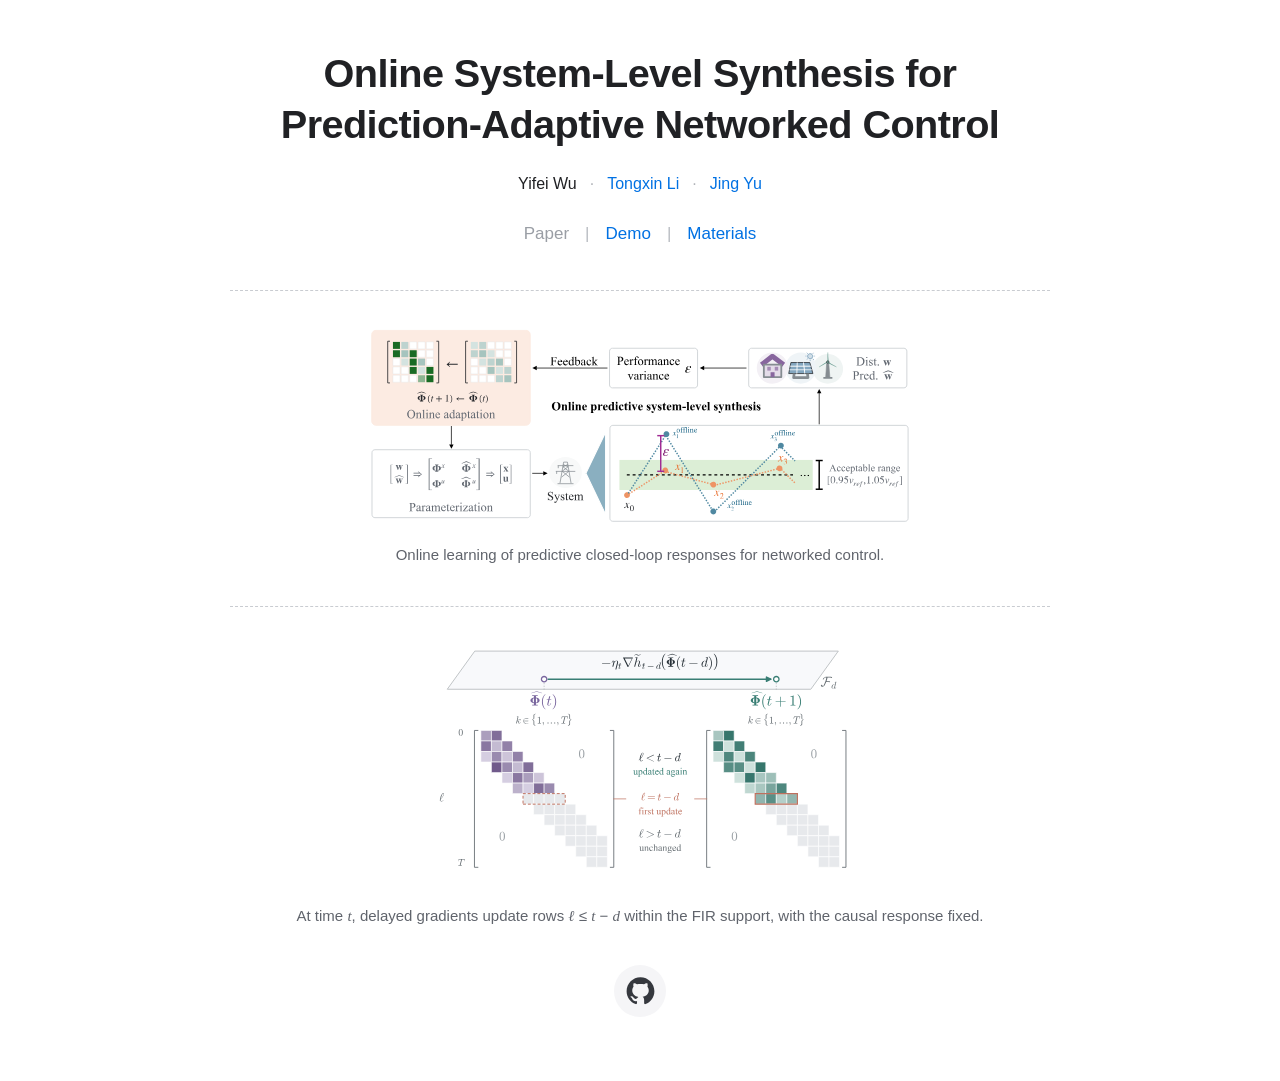
==== commit 5c4fa600: "Add files via upload" ====
--- a/index.html
+++ b/index.html
@@ -1,632 +1,195 @@
 <!doctype html>
 <html lang="en">
 <head>
-<meta charset="utf-8">
-<meta name="viewport" content="width=device-width, initial-scale=1">
-<meta name="referrer" content="no-referrer">
-<meta name="description" content="Online System-Level Synthesis for Prediction-Adaptive Networked Control. Yifei Wu, Jing Yu, and Tongxin Li.">
-<meta http-equiv="Content-Security-Policy" content="default-src 'none'; style-src 'unsafe-inline'; font-src 'self'; img-src 'self' data:; base-uri 'none'; form-action 'none'">
-<title>Online System-Level Synthesis for Prediction-Adaptive Networked Control</title>
-<style>html { color-scheme:light; background:#fff; }
-body.research-site {
-  --font-ui:-apple-system,BlinkMacSystemFont,'SF Pro Text','Segoe UI',sans-serif;
-  --background:#fff; --foreground:#1d1d1f; --primary:#0071e3; --primary-foreground:#fff;
-  --muted:#f5f5f7; --muted-foreground:#626269; --border:#e5e5e9; --popover:#fff;
-  --viz-series-1:#0071e3; --viz-series-2:#ad6400; --viz-series-3:#687580; --viz-series-4:#9451b7;
-  --matrix-added:#168b79; --matrix-removed:#cf8a2b; --attack:#c56c1b;
-  margin:0; min-width:280px; color:var(--foreground); background:#fff;
-  font:14px/1.45 var(--font-ui); -webkit-font-smoothing:antialiased;
-}
-*,*::before,*::after { box-sizing:border-box; }
-a { color:inherit; text-decoration:none; }
-a:hover { color:var(--primary); }
-button,input,select { font:inherit; }
-button,select,summary { cursor:pointer; touch-action:manipulation; }
-button,select,svg { -webkit-user-select:none; user-select:none; }
-button { appearance:none; }
-:focus-visible { outline:3px solid #0071e355; outline-offset:3px; }
-.research-header,#power-response-demo,.research-footer { width:calc(100% - 64px); max-width:1240px; margin:0 auto; }
-.research-header { padding:24px 0 22px; }
-.research-title-row { display:flex; justify-content:space-between; align-items:center; gap:20px; }
-h1 { font-size:30px; font-weight:600; letter-spacing:-1.1px; line-height:1.15; margin:0; }
-.research-tag { margin-left:16px; font-size:12px; color:var(--muted-foreground); font-weight:400; letter-spacing:0; vertical-align:middle; }
-.research-header nav { display:flex; gap:18px; color:var(--muted-foreground); font-size:12px; }
-#power-response-demo { position:relative; }
-#power-response-demo [hidden] { display:none!important; }
-.tabular-nums { font-variant-numeric:tabular-nums; }
-.pr-controlbar { display:flex; justify-content:space-between; gap:16px; align-items:center; padding:0 0 16px; }
-.pr-toolbar,.pr-actions,.pr-settings { display:flex; align-items:center; gap:8px; }
-.btn { display:inline-flex; align-items:center; justify-content:center; gap:7px; min-height:40px; padding:8px 14px; border:1px solid transparent; border-radius:9px; background:var(--muted); color:var(--foreground); white-space:nowrap; font-size:13px; font-weight:500; transition:background .15s,transform .15s; }
-.btn:hover:not(:disabled) { background:#ececf0; }
-.btn:active:not(:disabled) { transform:scale(.98); }
-.btn:disabled { opacity:.4; cursor:default; }
-.btn-play { background:var(--primary); color:#fff; min-width:86px; }
-.btn-play::before { content:''; display:inline-block; width:0; height:0; border-top:4px solid transparent; border-bottom:4px solid transparent; border-left:6px solid currentColor; }
-.btn-play[aria-pressed='true']::before { width:6px; height:8px; border:0; border-left:2px solid currentColor; border-right:2px solid currentColor; }
-.btn-play:hover:not(:disabled) { background:#0077ed; }
-.btn-quiet { color:#53535a; }
-.btn-attack { background:#fff2e5; color:#a95511; padding:6px 13px; min-width:136px; }
-.btn-attack svg { fill:currentColor; transition:transform .16s; }
-.btn-attack:hover:not(:disabled) { background:#ffe9d1; }
-.btn-attack:hover:not(:disabled) svg { transform:rotate(-9deg); }
-select { background:var(--muted); border:1px solid transparent; border-radius:8px; padding:8px 10px; color:var(--foreground); min-height:40px; font-size:13px; }
-#pr-speed { background:transparent; color:var(--muted-foreground); padding-left:4px; padding-right:1px; }
-.pr-actions label,#pr-clock { color:var(--muted-foreground); font-size:12px; }
-#pr-clock { margin-left:3px; min-width:57px; }
-.pr-comparison-controls { display:flex; align-items:center; gap:12px; padding:8px 0; flex-wrap:wrap; }
-.pr-comparison-controls label { display:inline-flex; align-items:center; gap:8px; color:var(--muted-foreground); font-size:12px; }
-.pr-comparison-controls select { background:#fff; border-color:var(--border); }
-.btn-compare { min-height:36px; padding:6px 12px; color:var(--primary); background:#edf5fe; }
-.btn-compare:hover:not(:disabled) { background:#e2effe; }
-.pr-mission { display:flex; align-items:center; gap:16px; padding:0 0 14px; font-size:12px; color:var(--muted-foreground); flex-wrap:wrap; }
-#pr-voltage-range { white-space:nowrap; }
-.pr-mission strong { font-weight:500; color:var(--foreground); }
-.pr-target { color:var(--muted-foreground); }
-.pr-status-dot { display:inline-block; width:6px; height:6px; border-radius:50%; background:#248963; margin-right:6px; vertical-align:middle; }
-#pr-voltage-status[data-state='recovering'] { background:var(--attack); }
-.pr-dashboard { display:grid; grid-template-columns:minmax(0,1fr) minmax(0,1fr); gap:14px; }
-.pr-panel { min-width:0; padding:14px 16px 12px; background:#fff; border:1px solid var(--border); border-radius:16px; }
-.pr-subhead { display:flex; align-items:center; justify-content:space-between; gap:10px; min-height:25px; }
-.pr-subhead h2 { font-size:15px; font-weight:600; letter-spacing:-.2px; margin:0; }
-.pr-caption { font-size:11px; color:var(--muted-foreground); margin:0; }
-#pr-action-note { text-align:right; }
-.pr-panel-foot { display:flex; justify-content:space-between; align-items:center; gap:10px; min-height:22px; font-size:11px; color:var(--muted-foreground); }
-#pr-bus-detail { min-width:0; line-height:1.4; }
-.pr-live-stage { flex-shrink:0; }
-.pr-live-stage strong { color:var(--foreground); font-weight:500; }
-.pr-chart { width:100%; display:block; overflow:visible; }
-.pr-chart text { fill:var(--muted-foreground); font:10px var(--font-ui); }
-.pr-chart .bus-number { font-size:9px; font-weight:500; }
-.pr-chart .fault-mark { display:none; }
-.pr-chart .domain,.pr-chart .tick line,.pr-chart .grid line { stroke:#e9e9ed; }
-.pr-chart .grid line { stroke-opacity:.75; }
-.pr-chart .grid .domain { display:none; }
-.pr-chart .matrix-columns text,.pr-chart .matrix-rows text { font-size:8px; }
-.pr-chart .matrix-axis { font-size:9px; }
-.pr-matrix-key,.pr-legend { display:flex; align-items:center; flex-wrap:wrap; gap:11px; color:var(--muted-foreground); font-size:10px; }
-.pr-matrix-key>span { display:inline-flex; align-items:center; gap:4px; }
-.pr-cell-key { width:6px; height:6px; display:inline-block; border-radius:1px; }
-.pr-cell-key.connected { background:var(--primary); }
-.pr-cell-key.added { background:var(--matrix-added); }
-.pr-cell-key.removed { border:1px solid var(--matrix-removed); }
-.pr-state-value { font-size:13px; font-weight:500; color:var(--foreground); letter-spacing:-.2px; }
-.pr-plot-label { display:flex; align-items:center; justify-content:space-between; gap:10px; font-size:11px; color:var(--muted-foreground); padding:3px 0 0; min-height:20px; }
-.pr-target-key { color:var(--muted-foreground); font-size:11px; }
-#pr-pulse-summary { font-size:11px; color:var(--attack); text-align:right; }
-#pr-stage-detail { min-height:16px; font-size:11px; }
-.pr-bottomline { display:flex; align-items:center; justify-content:space-between; gap:16px; min-height:39px; }
-.pr-legend { gap:15px; }
-.pr-legend button { display:flex; align-items:center; gap:5px; padding:3px 0; background:transparent; border:0; font-size:11px; color:#616167; }
-.pr-legend button[aria-pressed='false'] { opacity:.35; }
-.pr-swatch { position:relative; display:inline-block; width:21px; border-top:2px solid var(--viz-series-1); margin-right:2px; color:var(--viz-series-1); }
-.pr-swatch.scalar { border-color:var(--viz-series-4); border-top-style:dashed; color:var(--viz-series-4); }
-.pr-swatch.static { border-color:var(--viz-series-2); border-top-style:dashed; color:var(--viz-series-2); }
-.pr-swatch.causal { border-color:var(--viz-series-3); border-top-style:dotted; color:var(--viz-series-3); }
-#pr-event { font-size:11px; color:var(--muted-foreground); text-align:right; }
-.pr-overlap-note { font-size:11px; color:var(--muted-foreground); margin:0 0 8px; }
-.pr-adaptation { border-top:1px solid var(--border); margin-top:0; }
-summary { display:flex; align-items:center; gap:8px; padding:12px 0; font-size:12px; color:var(--muted-foreground); list-style:none; }
-summary::-webkit-details-marker { display:none; }
-summary span { color:var(--muted-foreground); transition:transform .15s; }
-.pr-adaptation[open] summary span { transform:rotate(45deg); }
-.pr-settings { flex-wrap:wrap; gap:12px 20px; padding:8px 0 14px; }
-.pr-settings label { display:inline-flex; align-items:center; gap:6px; font-size:12px; }
-.pr-settings input { accent-color:var(--primary); }
-.pr-tooltip { position:absolute; display:none; pointer-events:none; z-index:10; padding:9px 11px; background:#fff; border:1px solid var(--border); border-radius:10px; box-shadow:0 4px 18px #0000000d; font-size:11px; }
-.pr-tooltip div { display:flex; justify-content:space-between; gap:14px; }
-#pr-error { padding:18px 0; color:#b33c31; }
-#pr-network .bus-node { cursor:pointer; outline:none; }
-#pr-network .bus-node[aria-disabled='true'] { cursor:default; }
-#pr-network .bus-icon,#pr-network .bus-number,#pr-network .bus-target { pointer-events:none; }
-.pr-algorithm-flow { display:grid; grid-template-columns:repeat(4,minmax(0,1fr)); gap:12px; padding:13px 0 15px; }
-.pr-algorithm-flow>div { display:flex; flex-direction:column; position:relative; gap:2px; min-width:0; }
-.pr-algorithm-flow>div:not(:last-child)::after { content:'→'; position:absolute; top:19px; right:0; color:#b0b0b5; font-size:13px; }
-.pr-flow-index { font-size:9px; color:#a1a1a6; letter-spacing:.5px; }
-.pr-algorithm-flow strong { font-size:12px; font-weight:500; }
-.pr-algorithm-flow span:last-child { font-size:11px; color:var(--muted-foreground); white-space:normal; overflow-wrap:anywhere; }
-.pr-algorithm-flow[data-updated='true']>div:last-child strong { color:var(--primary); }
-.pr-learning-caption { display:flex; justify-content:space-between; align-items:center; gap:12px; min-height:32px; font-size:11px; color:var(--muted-foreground); border-top:1px solid var(--border); padding-top:6px; }
-.btn-fit { min-height:26px; font-size:10px; padding:4px 8px; background:var(--muted); }
-#pr-view { min-height:25px; padding:2px 6px; font-size:10px; border:0; background:var(--muted); color:#53535a; }
-#pr-mode-note { font-size:11px; margin-top:1px; }
-.pr-cost-table { width:100%; border-collapse:collapse; margin:2px 0 5px; font-size:11px; }
-.pr-cost-table th,.pr-cost-table td { padding:3px 0; text-align:right; font-weight:400; }
-.pr-cost-table thead th { color:var(--muted-foreground); font-size:11px; padding-bottom:5px; border-bottom:1px solid var(--border); }
-.pr-cost-table th:first-child { text-align:left; }
-.pr-cost-table tbody th { color:var(--foreground); }
-.pr-cost-table tbody tr:first-child th,.pr-cost-table tbody tr:first-child td { font-weight:500; }
-.pr-cost-table tbody td:last-child { color:var(--muted-foreground); }
-.pr-cost-table .pr-swatch { width:17px; vertical-align:middle; margin-right:8px; }
-.pr-comparison-summary { font-size:11px; color:var(--foreground); margin:6px 0 2px; min-height:16px; }
-.pr-comparison-note { font-size:11px; color:var(--muted-foreground); }
-.research-footer { display:flex; align-items:flex-start; justify-content:space-between; gap:20px; border-top:1px solid var(--border); }
-.research-methods { flex:1; }
-.research-methods-body { max-width:1100px; display:grid; grid-template-columns:1fr 1fr; gap:22px; padding:0 0 12px; color:var(--muted-foreground); font-size:12px; line-height:1.6; }
-.research-methods-body h3 { font-size:13px; color:var(--foreground); font-weight:500; margin:12px 0 6px; }
-.research-methods-body p { margin:5px 0 9px; }
-.pr-equation { font-family:'Times New Roman',serif; font-size:16px; color:var(--foreground); line-height:1.7; }
-.pr-scope { font-size:10px; color:#8b8b90; }
-.research-colophon { color:var(--muted-foreground); font-size:11px; padding:10px 0; white-space:nowrap; }
-#pr-stage .intervention-label { fill:var(--attack); }
-@media(max-width:1000px) { .research-header,#power-response-demo,.research-footer { width:calc(100% - 32px); } .research-tag { margin-left:10px; font-size:11px; } .pr-bottomline { flex-wrap:wrap; gap:3px; padding:6px 0; } .pr-legend { gap:11px; } .pr-panel { padding-left:12px; padding-right:12px; } .pr-matrix-key { gap:6px; font-size:9px; } }
-@media(max-width:650px) { .research-header { padding:20px 0 16px; } h1 { font-size:28px; } .research-tag { display:none; } .research-header nav { font-size:11px; gap:12px; } .pr-controlbar { flex-wrap:wrap; gap:10px; } .pr-toolbar,.pr-actions { width:100%; } .pr-toolbar { gap:7px; } .btn-attack { margin-left:auto; } #pr-clock { margin-left:auto; } .pr-comparison-controls { gap:8px; } .pr-comparison-controls>.pr-caption { flex-basis:100%; font-size:11px; } .pr-mission { font-size:10px; gap:6px; padding-top:2px; flex-wrap:wrap; } .pr-target { display:none; } .pr-dashboard { grid-template-columns:minmax(0,1fr); gap:10px; } .pr-panel { border-radius:12px; padding:11px 12px; } .pr-bottomline { gap:4px; padding:9px 0; } #pr-event { text-align:left; } .pr-legend { gap:8px 14px; } .pr-algorithm-flow { gap:6px; } .pr-algorithm-flow span:last-child { font-size:11px; } .research-methods-body { grid-template-columns:1fr; gap:8px; } .research-colophon { font-size:11px; } }
-@media(pointer:coarse) { .btn,select { min-height:42px; } .pr-legend button { min-height:32px; } }
-@media(prefers-reduced-motion:reduce) { *,*::before,*::after { animation:none!important; transition:none!important; } }
+  <meta charset="utf-8">
+  <meta name="viewport" content="width=device-width, initial-scale=1">
+  <meta name="referrer" content="no-referrer">
+  <meta name="description" content="Online System-Level Synthesis for Prediction-Adaptive Networked Control. Yifei Wu, Tongxin Li, and Jing Yu.">
+  <meta http-equiv="Content-Security-Policy" content="default-src 'none'; style-src 'unsafe-inline'; img-src 'self' data:; base-uri 'none'; form-action 'none'">
+  <title>Online System-Level Synthesis for Prediction-Adaptive Networked Control</title>
+  <style>
+    :root {
+      color-scheme: light;
+      --ink: #202124;
+      --muted: #60646c;
+      --link: #0071e3;
+      --rule: #c9ccd1;
+    }
+    *, *::before, *::after { box-sizing: border-box; }
+    body {
+      margin: 0;
+      background: #fff;
+      color: var(--ink);
+      font-family: -apple-system, BlinkMacSystemFont, "Segoe UI", sans-serif;
+      -webkit-font-smoothing: antialiased;
+    }
+    main {
+      width: min(100%, 1016px);
+      margin: 0 auto;
+      padding: 48px 28px 64px;
+    }
+    header { text-align: center; }
+    h1 {
+      max-width: 920px;
+      margin: 0 auto;
+      font-size: clamp(27px, 3.1vw, 40px);
+      font-weight: 600;
+      line-height: 1.28;
+      letter-spacing: -.6px;
+      text-wrap: balance;
+    }
+    h1 span { white-space: nowrap; }
+    a { color: var(--link); text-decoration: none; text-underline-offset: 4px; }
+    a:hover { text-decoration: underline; }
+    a:focus-visible { outline: 2px solid var(--link); outline-offset: 5px; }
+    .authors {
+      display: flex;
+      justify-content: center;
+      align-items: baseline;
+      flex-wrap: wrap;
+      gap: 8px 13px;
+      margin: 22px 0 0;
+      font-size: 16px;
+      line-height: 1.5;
+    }
+    .authors > span[aria-hidden] { color: #b1b4b9; }
+    nav {
+      display: flex;
+      justify-content: center;
+      align-items: center;
+      gap: 16px;
+      margin-top: 20px;
+      font-size: 17px;
+      line-height: 1.5;
+    }
+    nav a, nav [aria-disabled] { display: inline-flex; align-items: center; min-height: 36px; }
+    nav [aria-disabled] { color: #9a9ea5; cursor: default; }
+    nav .separator { color: #b8bbc1; }
+    hr {
+      max-width: 820px;
+      height: 0;
+      margin: 38px auto;
+      border: 0;
+      border-top: 1px dashed var(--rule);
+    }
+    figure { margin: 0; text-align: center; }
+    .figure-link { display: block; margin: 0 auto; cursor: zoom-in; }
+    .overview .figure-link { max-width: 540px; }
+    .update .figure-link { width: 66.6667%; max-width: 453.333px; }
+    img { display: block; width: 100%; height: auto; }
+    figcaption {
+      max-width: 740px;
+      margin: 20px auto 0;
+      color: var(--muted);
+      font-size: 15px;
+      line-height: 1.65;
+      text-wrap: pretty;
+    }
+    .math { white-space: nowrap; }
+    var { font-family: Georgia, "Times New Roman", serif; }
+    .project-footer { display: flex; justify-content: center; margin-top: 36px; }
+    .github-link {
+      display: inline-flex;
+      align-items: center;
+      justify-content: center;
+      width: 52px;
+      height: 52px;
+      border-radius: 50%;
+      color: #35383e;
+      background: #f5f5f7;
+      transition: background .2s ease, color .2s ease;
+    }
+    .github-link:hover { background: #eaecef; color: #17191c; }
+    .github-link svg { display: block; width: 29px; height: 29px; fill: currentColor; animation: github-float 3.4s ease-in-out infinite; }
+    @keyframes github-float {
+      0%, 100% { transform: translateY(1px); }
+      50% { transform: translateY(-3px); }
+    }
+    @media (prefers-reduced-motion: reduce) {
+      .github-link { transition: none; }
+      .github-link svg { animation: none; }
+    }
+    @media (max-width: 600px) {
+      main { padding: 32px 20px 44px; }
+      h1 { font-size: 29px; line-height: 1.27; letter-spacing: -.45px; }
+      .authors { font-size: 14px; gap: 6px 10px; margin-top: 20px; }
+      nav { font-size: 16px; margin-top: 16px; gap: 14px; }
+      hr { margin: 29px auto; }
+      figcaption { margin-top: 16px; font-size: 14px; line-height: 1.6; }
+    }
+    @media (max-width: 360px) {
+      main { padding-inline: 16px; }
+      h1 { font-size: 26px; }
+      .authors { gap: 5px 8px; }
+    }
+  </style>
+</head>
+<body>
+  <main>
+    <header>
+      <h1>Online <span>System-Level</span> Synthesis for <span>Prediction-Adaptive</span> Networked Control</h1>
+      <p class="authors">
+        <span>Yifei Wu</span>
+        <span aria-hidden="true">·</span>
+        <a href="https://tongxin.me/" target="_blank" rel="noopener noreferrer">Tongxin Li</a>
+        <span aria-hidden="true">·</span>
+        <a href="https://jingyu.io/" target="_blank" rel="noopener noreferrer">Jing Yu</a>
+      </p>
+      <nav aria-label="Paper resources">
+        <span role="link" aria-disabled="true">Paper</span>
+        <span class="separator" aria-hidden="true">|</span>
+        <a href="demo.html">Demo</a>
+        <span class="separator" aria-hidden="true">|</span>
+        <a href="supplementary_materials.pdf" target="_blank" rel="noopener noreferrer">Materials</a>
+      </nav>
+    </header>
 
-.research-footer>a { padding:10px 0; font-size:11px; color:var(--muted-foreground); }
-.research-footer>a:hover { color:var(--primary); }
+    <hr>
 
-.pr-phase-actions { display:flex; align-items:center; gap:9px; margin-left:auto; }
-.pr-phase-badge { font-size:11px; font-weight:500; color:#6e6e73; background:#f5f5f7; padding:5px 9px; border-radius:7px; }
-.pr-phase-badge[data-phase='deployment'] { color:#0071e3; background:#edf5fe; }
-.btn-deploy { min-height:30px; padding:4px 10px; color:var(--primary); background:#edf5fe; }
-@media(max-width:650px) { .pr-phase-actions { margin-left:0; width:100%; justify-content:space-between; } }
+    <figure class="overview">
+      <a class="figure-link" href="assets/paper/method-overview.svg" target="_blank" rel="noopener noreferrer" aria-label="Open the method overview at full size">
+        <img src="assets/paper/method-overview.svg" width="740" height="267" alt="Observed data update predictive state and input responses, which shape control actions in the network." fetchpriority="high">
+      </a>
+      <figcaption>Online learning of predictive closed-loop responses for networked control.</figcaption>
+    </figure>
 
-.pr-attack-hint { font-size:11px; color:var(--muted-foreground); }
-.btn-attack { background:#fff0de; color:#a34a00; min-width:150px; min-height:40px; }
-.btn-attack svg { width:21px; height:21px; }
-.btn-attack[data-holding='true'] { background:#bd570a; color:#fff; box-shadow:0 0 0 4px #bd570a18; }
-.btn-stop-attacks { color:#a34a00; background:#fff0de; }
-.pr-attack-count { display:inline-grid; place-items:center; min-width:21px; min-height:21px; padding:0 4px; border-radius:6px; background:#a34a0014; font-size:12px; }
-.pr-matrix-panel .pr-subhead { flex-wrap:wrap; gap:8px; }
-#pr-matrix-view { min-height:36px; padding:6px 9px; font-size:12px; max-width:100%; }
-#pr-matrix-key { min-height:24px; justify-content:flex-start; font-size:12px; gap:8px 12px; }
-#pr-matrix-key .change-scale { display:none; }
-.pr-cell-key.decreased { background:#c56c1b; }
-.pr-cell-key.increased { background:#0071e3; }
-.pr-cell-key.outline { border:1px solid #404047; width:9px; height:9px; }
-#pr-topology-note { min-height:15px; font-size:11px; }
-.pr-chart .matrix-columns text,.pr-chart .matrix-rows text { font-size:10px; }
-.intervention-badge { pointer-events:auto; }
-@media(max-width:650px) { .pr-attack-hint { font-size:11px; } .btn-attack { min-width:132px; } #pr-matrix-key { gap:8px; font-size:12px; } .pr-chart .matrix-columns text { font-size:8px; } }
+    <hr>
 
-@media(max-width:380px) { .pr-attack-hint { display:none; } .pr-actions { gap:6px; } }
+    <figure class="update">
+      <a class="figure-link" href="assets/paper/response-update.svg" target="_blank" rel="noopener noreferrer" aria-label="Open the response update diagram at full size">
+        <img src="assets/paper/response-update.svg" width="420" height="221" alt="A delayed gradient evaluated at the stored predictive response updates completed matrix rows within the FIR support.">
+      </a>
+      <figcaption>At time <var>t</var>, delayed gradients update rows <span class="math"><var>ℓ</var> ≤ <var>t</var> − <var>d</var></span> within the FIR support, with the causal response fixed.</figcaption>
+    </figure>
 
-#pr-network .bus-node { touch-action:none; -webkit-touch-callout:none; }
-#pr-network .bus-node[data-holding='true'] { cursor:grabbing; }
+    <footer class="project-footer">
+      <a class="github-link" href="https://github.com/Wu-yi-fei/online-predsls-demo" target="_blank" rel="noopener noreferrer" aria-label="View O-PredSLS on GitHub" title="GitHub">
+        <!-- GitHub mark: Primer Octicons.
+MIT License
 
-.pr-topology-history { display:flex; align-items:center; gap:10px; margin:4px 0; min-height:28px; }
-.pr-topology-history label { font-size:11px; color:var(--muted-foreground); min-width:75px; }
-.pr-topology-history input { flex:1; min-width:50px; margin:0; height:20px; accent-color:var(--primary); cursor:ew-resize; }
-.pr-topology-history button { border:0; background:var(--muted); color:var(--primary); border-radius:6px; padding:5px 8px; font-size:10px; white-space:nowrap; }
-.pr-topology-history button[aria-pressed='true'] { background:#edf5fe; }
-.pr-topology-history input:disabled,.pr-topology-history button:disabled { opacity:.4; cursor:default; }
-#pr-topology-note { min-height:28px; line-height:1.4; color:#60606a; }
+Copyright (c) 2026 GitHub Inc.
 
-.pr-topology-status { display:flex; justify-content:space-between; gap:10px; font-size:11px; margin:4px 0 7px; color:var(--muted-foreground); }
-.pr-topology-status strong { font-weight:500; color:var(--foreground); }
-.pr-topology-events { display:flex; gap:6px; margin:0 0 6px; }
-.pr-topology-events button { flex:1; min-width:0; display:flex; flex-direction:column; gap:2px; text-align:left; padding:6px 9px; border:1px solid var(--border); border-radius:7px; background:#f7f9fb; color:var(--foreground); }
-.pr-topology-events button span { color:var(--muted-foreground); font-size:11px; }
-.pr-topology-events button strong { font-weight:550; font-size:12px; }
-.pr-topology-events button[aria-pressed='true'] { background:#eef7f4; border-color:#9bc7ba; }
-.pr-link-flash { animation:pr-link-arrival 1.6s ease-out; }
-@keyframes pr-link-arrival { 0%,30%,60% { filter:drop-shadow(0 0 4px #168b79); opacity:.35; } 15%,45%,100% { filter:drop-shadow(0 0 0 transparent); opacity:1; } }
-#pr-attack-mode { background:#fff6eb; color:#a34a00; }
-#pr-topology-note { min-height:14px; font-size:11px; }
-@media(max-width:1000px) { .pr-attack-hint { display:none; } }
+Permission is hereby granted, free of charge, to any person obtaining a copy
+of this software and associated documentation files (the "Software"), to deal
+in the Software without restriction, including without limitation the rights
+to use, copy, modify, merge, publish, distribute, sublicense, and/or sell
+copies of the Software, and to permit persons to whom the Software is
+furnished to do so, subject to the following conditions:
 
-.pr-cost-tools { display:flex; justify-content:flex-end; }
+The above copyright notice and this permission notice shall be included in all
+copies or substantial portions of the Software.
 
-.pr-comparison-summary { margin:5px 0 3px; color:#53535a; line-height:1.4; }
-#pr-deploy:not(:disabled) { background:#0071e3; color:#fff; }
-
-/* The primary actions stay together as the available width narrows. */
-@media(max-width:1100px) {
-  .pr-controlbar { flex-wrap:wrap; gap:12px 20px; }
-  .pr-actions { margin-left:auto; flex-wrap:wrap; }
-  .pr-mission { gap:8px 14px; }
-  .pr-mission .pr-target { display:none; }
-}
-@media(max-width:650px) {
-  .research-title-row { align-items:flex-start; flex-wrap:wrap; gap:12px; }
-  .research-header { padding:20px 0; }
-  h1 { font-size:27px; letter-spacing:-.8px; }
-  .research-header nav { font-size:12px; }
-  .pr-controlbar { padding-bottom:14px; }
-  .pr-toolbar { flex-wrap:wrap; gap:7px; }
-  .pr-actions { display:grid; grid-template-columns:minmax(0,1fr) 80px minmax(0,1.3fr); gap:8px; }
-  .pr-actions select { min-width:0; width:100%; font-size:12px; padding:8px; }
-  .pr-actions .btn-attack { min-width:0; width:100%; margin:0; font-size:12px; padding:8px; }
-  .pr-mission { font-size:11px; }
-  .pr-mission-goal { flex-basis:100%; }
-  .pr-phase-actions { width:auto; margin-left:auto; }
-  .pr-panel { border-radius:14px; padding:12px; }
-  .pr-subhead { flex-wrap:wrap; gap:4px 10px; }
-  .pr-subhead h2 { font-size:15px; }
-  #pr-action-note { text-align:left; }
-  .pr-algorithm-flow span:last-child { font-size:10px; }
-  .pr-attack-hint { display:none; }
-  #pr-clock { font-size:11px; flex-basis:100%; margin-left:0; }
-}
-
-@media(max-width:360px) {
-  .pr-actions { grid-template-columns:1fr 1fr; }
-  .pr-actions .btn-attack { grid-column:1 / -1; }
-}
-
-.pr-attack-stop { display:none; }
-.btn-attack[data-attack-state='continuous'] .pr-attack-bolt { display:none; }
-.btn-attack[data-attack-state='continuous'] .pr-attack-stop { display:block; }
-
-/* Preserve readable source labels without widening the four panel layout. */
-.pr-chart .matrix-columns text,.pr-chart .matrix-rows text { font-size:11px; }
-.pr-chart .matrix-columns text[data-inspected='true'] { fill:var(--foreground); font-weight:650; }
-.pr-cell-key.local { background:#c1c1c7; }
-.pr-matrix-detail { flex-wrap:wrap; gap:2px 10px; align-items:flex-start; }
-#pr-matrix-detail { color:var(--foreground); line-height:1.5; }
-#pr-matrix-inspect-hint { margin:0 0 4px; }
-.matrix-cell:focus-visible { outline:none; stroke:var(--foreground); stroke-width:2; }
-
-/* Secondary controls stay compact with a mouse and comfortable to tap. */
-:focus-visible { outline:2px solid var(--primary); outline-offset:3px; }
-@media(max-width:650px),(pointer:coarse) {
-  .btn-stop-attacks { min-height:44px; }
-  #pr-matrix-view,#pr-view { min-height:44px; padding:8px 10px; font-size:12px; }
-  .btn-fit,.btn-deploy { min-height:44px; padding:8px 12px; font-size:12px; }
-  .pr-topology-history { gap:8px; }
-  .pr-topology-history input { height:44px; }
-  .pr-topology-history button { min-height:44px; padding:8px 12px; font-size:12px; }
-  .pr-topology-events button { min-height:44px; }
-  .pr-legend button { min-height:44px; padding:8px 10px; border-radius:8px; font-size:12px; background:var(--muted); }
-  .pr-settings .form-check { min-height:44px; }
-  .pr-adaptation summary { min-height:44px; }
-}
-@media(max-width:650px) {
-  .pr-legend { display:grid; grid-template-columns:repeat(2,minmax(0,1fr)); gap:6px; width:100%; }
-  .pr-legend button { min-width:0; justify-content:flex-start; text-align:left; }
-  .pr-bottomline { gap:10px; }
-}
-
-
-.pr-experiment-bar { display:flex; align-items:center; flex-wrap:wrap; gap:10px 20px; padding:0 0 16px; }
-.pr-experiment-bar label { display:inline-flex; align-items:center; gap:9px; color:var(--muted-foreground); font-size:12px; }
-.pr-experiment-bar select { min-height:34px; padding:6px 10px; font-size:12px; background:#fff; border-color:var(--border); }
-.pr-experiment-choice select { color:var(--foreground); font-weight:550; }
-#pr-noise-caption { flex:1; min-width:220px; line-height:1.45; }
-.pr-link-budget { margin:3px 0 2px; line-height:1.45; }
-@media(max-width:650px) {
-  .pr-experiment-bar { gap:8px 14px; padding-bottom:14px; }
-  .pr-experiment-bar label { gap:7px; font-size:11px; }
-  .pr-experiment-choice { flex:1; }
-  .pr-experiment-choice select { flex:1; min-width:0; }
-  #pr-noise-caption { flex-basis:100%; min-width:0; }
-}
-
-
-.pr-chart .matrix-columns text[data-noisy='true'] { fill:#a96716; font-weight:600; }
-.pr-chart .matrix-columns text[data-noisy='true'][data-inspected='true'] { font-weight:750; }
-.pr-cell-key.noisy-source { background:#c48c3e; border-radius:50%; }
-.pr-noisy-links { margin:0 0 2px; line-height:1.45; color:#8b631f; }
-@media(max-width:650px),(pointer:coarse) {
-  .pr-experiment-bar select { min-height:44px; padding:8px 10px; }
-}
-
-.pr-command-inspector {margin-top:8px;border-top:1px solid var(--border,#e5e5e7);padding-top:7px}
-.pr-command-inspector summary {cursor:pointer;font-size:12px;font-weight:600;min-height:44px;display:list-item}
-.pr-command-scroll {max-width:100%;overflow-x:auto}
-#pr-command-scroll-hint {display:block;color:var(--foreground,#1d1d1f);font-weight:500}
-#pr-command-scroll-hint[hidden] {display:none}
-.pr-command-scroll table {width:100%;min-width:520px;border-collapse:collapse;font-size:12px;line-height:1.5;font-variant-numeric:tabular-nums}
-.pr-command-scroll th,.pr-command-scroll td {padding:7px 7px;text-align:right;white-space:nowrap;border-bottom:1px solid var(--border,#e5e5e7)}
-.pr-command-scroll th:first-child {text-align:left;position:sticky;left:0;z-index:1;width:130px;min-width:130px;background:var(--surface-subtle,#f5f5f7);box-shadow:1px 0 0 var(--border,#e5e5e7)}
-.pr-command-scroll thead th:first-child {z-index:2}
-.pr-command-inspector>.pr-caption {font-size:12px;line-height:1.5}
-.pr-forecast-observation {margin:8px 0;padding:8px 10px;background:var(--surface-subtle,#f5f5f7);border-radius:8px}
-.pr-forecast-observation p {margin:3px 0;overflow-wrap:anywhere}
-.pr-forecast-observation>.pr-caption {font-size:12px;line-height:1.5}
-#pr-forecast-timing {font-variant-numeric:tabular-nums}
-.pr-forecast-values {display:grid;grid-template-columns:repeat(3,minmax(0,1fr));gap:8px;margin:7px 0}
-.pr-forecast-values dt {font-size:12px;color:var(--muted,#6e6e73);line-height:1.5}
-.pr-forecast-values dd {margin:3px 0;font-size:16px;line-height:1.5;font-variant-numeric:tabular-nums;overflow-wrap:anywhere}
-#pr-observed-error {font-weight:600}
-.pr-source-controls { display:flex; flex-wrap:wrap; align-items:center; gap:6px 10px; margin:8px 0; }
-.pr-source-controls .btn { min-height:44px; max-width:100%; white-space:normal; }
-#pr-source-status { flex:1 1 150px; line-height:1.5; }
-
-.pr-voltage-table { margin-top:8px; }
-.pr-voltage-table th,.pr-voltage-table td { padding:3px 2px; }
-#pr-voltage-metrics-note { margin:4px 0 10px; font-size:10px; line-height:1.5; }
-
-.pr-scenario-heading { display:flex; align-items:center; justify-content:space-between; gap:16px; margin-bottom:18px; }
-.pr-scenario-heading strong { font-size:15px; font-weight:550; letter-spacing:-.2px; }
-.pr-scenario-heading p { margin-top:3px; }
-.pr-scheduled-power { margin:5px 0 2px; color:#467b72; }
-#pr-network .pr-scheduled-ring { stroke:#399b8b; stroke-width:2; }
-.pr-trial-context { margin:8px 0; padding:7px 9px; background:#fff7ed; border-radius:7px; color:#93601f; font-size:11px; }
-.pr-adaptation .pr-experiment-bar { padding-top:8px; }
-@media(max-width:650px) {
-  .pr-scenario-heading { align-items:flex-start; flex-wrap:wrap; gap:10px; margin-bottom:14px; }
-  .pr-scenario-heading .btn { min-height:44px; }
-  .pr-scheduled-power { font-size:10px; line-height:1.5; }
-}
-
-/* Keep the experiment visible and place optional controls behind disclosure. */
-.research-header { padding:22px 0 18px; }
-.pr-scenario-heading { margin-bottom:14px; }
-.pr-scenario-heading strong { font-size:16px; font-weight:600; letter-spacing:-.3px; }
-.pr-scenario-heading p { margin-top:4px; font-size:12px; line-height:1.5; }
-.pr-controlbar { padding-bottom:14px; gap:14px 22px; }
-.pr-toolbar { flex-shrink:0; }
-.pr-toolbar .btn-play { min-width:92px; }
-#pr-restart { background:transparent; color:var(--muted-foreground); padding:8px 9px; }
-#pr-restart:hover { background:var(--muted); color:var(--foreground); }
-.pr-toolbar .pr-phase-badge { margin-left:5px; }
-#pr-clock { min-width:36px; font-size:12px; }
-.pr-actions { flex-wrap:wrap; justify-content:flex-end; gap:8px; }
-#pr-intervention { background:transparent; border-color:var(--border); max-width:100%; }
-.pr-attack-hint { flex-basis:100%; text-align:right; font-size:11px; }
-.pr-mission { gap:8px 16px; padding-bottom:12px; font-size:11px; }
-#pr-voltage-range { margin-left:auto; }
-.pr-dashboard { gap:12px; }
-.pr-panel { border-radius:18px; padding:15px 17px 12px; }
-.pr-subhead { min-height:26px; gap:5px 12px; }
-.pr-subhead h2 { font-size:16px; letter-spacing:-.3px; }
-.pr-comparison-summary { font-size:12px; line-height:1.45; }
-.pr-panel-details { margin-top:6px; border-top:1px solid var(--border); }
-.pr-panel-details>summary { min-height:32px; padding:7px 0 5px; font-size:11px; width:100%; }
-.pr-panel-details>summary::after { content:'›'; margin-left:auto; padding-right:2px; font-size:19px; line-height:14px; transform:rotate(90deg); transition:transform .15s; }
-.pr-panel-details[open]>summary::after { transform:rotate(-90deg); }
-.pr-panel-details .pr-voltage-table { margin-top:5px; }
-.pr-panel-details #pr-voltage-metrics-note { margin-bottom:5px; }
-.pr-panel-details #pr-topology-note { margin:5px 0 3px; line-height:1.5; }
-.pr-topology-status { margin-bottom:5px; }
-.pr-bottomline { min-height:42px; gap:10px 16px; }
-.pr-adaptation { padding-bottom:5px; }
-.pr-adaptation>summary { min-height:42px; font-size:12px; }
-.pr-settings-group { display:flex; align-items:center; flex-wrap:wrap; gap:12px 20px; padding:8px 0 12px; }
-.pr-setting-control { display:inline-flex; align-items:center; gap:9px; color:var(--muted-foreground); font-size:12px; }
-.pr-setting-control:has(select[hidden]) { display:none; }
-.pr-attack-settings:not(:has(select:not([hidden]))) { display:none; }
-.pr-settings-group select,#pr-speed,#pr-view,#pr-matrix-view { min-height:36px; padding:6px 10px; background:#fff; border:1px solid var(--border); border-radius:8px; font-size:12px; color:var(--foreground); }
-.pr-settings-group .btn { min-height:36px; padding:6px 12px; font-size:12px; }
-.pr-session-settings { padding-top:0; }
-.pr-adaptation .pr-overlap-note { margin:0 0 10px; max-width:1000px; line-height:1.55; }
-.pr-adaptation .pr-experiment-bar { padding-top:10px; border-top:1px solid var(--border); }
-.pr-adaptation .pr-comparison-controls { padding:4px 0 8px; }
-.pr-adaptation .pr-settings { padding:8px 0 12px; }
-.pr-adaptation #pr-fit-detail:empty { display:none; }
-@media(max-width:1100px) {
-  .pr-controlbar { flex-wrap:wrap; }
-  .pr-actions { margin-left:auto; }
-  .pr-attack-hint { display:none; }
-}
-@media(max-width:650px) {
-  .research-header { padding:19px 0 16px; }
-  .pr-scenario-heading { margin-bottom:12px; }
-  .pr-controlbar { gap:12px; padding-bottom:12px; }
-  .pr-toolbar { width:100%; flex-wrap:nowrap; gap:5px; }
-  .pr-toolbar .btn-play { min-width:82px; }
-  .pr-toolbar .pr-phase-badge { margin-left:auto; font-size:10px; padding:5px 7px; }
-  #pr-restart { padding-left:7px; padding-right:7px; font-size:12px; }
-  #pr-clock { flex-basis:auto; margin-left:2px; min-width:33px; font-size:11px; }
-  .pr-actions { display:flex; width:100%; gap:8px; margin-left:0; }
-  .pr-actions #pr-intervention { flex:1 1 120px; width:auto; padding:8px 10px; font-size:12px; }
-  .pr-actions .btn-attack { flex:1 1 120px; width:auto; padding:8px 10px; font-size:12px; }
-  .pr-actions .btn-stop-attacks { flex:0 1 auto; min-height:44px; margin-left:auto; }
-  .pr-mission { padding-bottom:10px; gap:6px 12px; }
-  .pr-mission-goal { flex-basis:auto; }
-  #pr-voltage-range { font-size:11px; }
-  .pr-panel { padding:13px 12px 10px; border-radius:16px; }
-  .pr-subhead h2 { font-size:15px; }
-  .pr-panel-details>summary { min-height:44px; padding:10px 0 8px; font-size:12px; }
-  .pr-settings-group { align-items:flex-start; gap:10px 14px; padding-bottom:12px; }
-  .pr-setting-control { flex:1 1 160px; justify-content:space-between; gap:8px; font-size:12px; }
-  .pr-setting-control select { min-width:0; max-width:70%; }
-  .pr-settings-group select,.pr-settings-group .btn,#pr-speed,#pr-view,#pr-matrix-view { min-height:44px; padding:8px 10px; }
-  .pr-adaptation>summary { min-height:46px; }
-}
-@media(max-width:360px) {
-  .pr-toolbar { flex-wrap:wrap; }
-  .pr-toolbar .pr-phase-badge { margin-left:auto; }
-  #pr-clock { min-width:29px; }
-  .pr-actions .btn-attack { grid-column:auto; }
-}
-@media(pointer:coarse) {
-  .pr-panel-details>summary,.pr-settings-group select,.pr-settings-group .btn,#pr-speed,#pr-view,#pr-matrix-view { min-height:44px; }
-}
-#power-response-demo[data-interaction='power'] .pr-attack-hint { display:block; }
-@media(max-width:650px) {
-  #power-response-demo[data-interaction='power'] .pr-attack-hint { text-align:left; font-size:11px; }
-}
-
-.pr-controlbar { align-items:flex-start; }
-
-/* Direct view selection stays usable while new samples repaint the chart. */
-.pr-cost-switch { display:inline-flex; align-items:stretch; gap:3px; padding:3px; border-radius:10px; background:var(--muted); }
-.pr-cost-switch button { min-height:34px; padding:6px 13px; border:0; border-radius:7px; background:transparent; color:var(--muted-foreground); font-size:12px; font-weight:500; white-space:nowrap; }
-.pr-cost-switch button[aria-pressed='true'] { background:var(--background); color:var(--foreground); box-shadow:0 1px 3px #00000012; }
-.pr-cost-switch button:hover { color:var(--foreground); }
-.pr-cost-switch button:focus-visible { outline:2px solid var(--primary); outline-offset:1px; }
-@media(max-width:650px),(pointer:coarse) {
-  .pr-cost-switch button { min-height:44px; padding:8px 14px; font-size:12px; }
-}
-
-/* Keep the learning and comparison stages visible throughout one run. */
-.pr-experiment-progress { margin:0 0 14px; padding:14px 18px 12px; border:1px solid var(--border); border-radius:14px; background:var(--background); }
-.pr-progress-steps { display:grid; grid-template-columns:repeat(2,minmax(0,1fr)); gap:24px; list-style:none; margin:0; padding:0; }
-.pr-progress-steps li { display:grid; grid-template-columns:26px minmax(0,1fr); grid-template-rows:1fr 3px; align-items:start; gap:8px; min-width:0; }
-.pr-step-number { display:grid; place-items:center; width:26px; height:26px; border-radius:50%; background:var(--muted); color:var(--muted-foreground); font-size:12px; font-weight:600; }
-.pr-progress-steps strong { display:block; font-size:13px; font-weight:600; line-height:1.5; }
-.pr-progress-steps .tabular-nums { display:block; color:var(--muted-foreground); font-size:12px; line-height:1.5; }
-.pr-progress-steps [aria-current='step'] .pr-step-number { background:var(--primary); color:#fff; }
-.pr-progress-steps [data-status='complete'] .pr-step-number { background:#e8f3ef; color:#18745a; }
-.pr-progress-track { grid-column:2; height:3px; border-radius:2px; background:var(--muted); overflow:hidden; }
-.pr-progress-track>span { display:block; width:0; height:100%; background:var(--primary); transition:width 180ms linear; }
-.pr-progress-steps [data-status='complete'] .pr-progress-track>span { background:#258666; }
-#pr-transition-note { margin:10px 0 0; font-size:12px; line-height:1.5; color:var(--muted-foreground); }
-.pr-learning-panel .pr-cost-table,.pr-learning-panel .pr-cost-table thead th { font-size:12px; }
-.pr-method-links { display:block; margin:2px 0 4px 25px; color:var(--muted-foreground); font-size:12px; font-weight:400; line-height:1.4; }
-@media(max-width:650px) {
-  .pr-experiment-progress { padding:12px; border-radius:12px; }
-  .pr-progress-steps { gap:14px; }
-  .pr-progress-steps li { grid-template-columns:22px minmax(0,1fr); gap:6px; }
-  .pr-step-number { width:22px; height:22px; }
-  .pr-progress-steps strong { font-size:12px; }
-  .pr-progress-track { grid-column:1 / -1; }
-  #pr-results-stage { font-size:12px; }
-}
-@media(prefers-reduced-motion:reduce) { .pr-progress-track>span { transition:none; } }
-
-/* Contextual evidence ties one actual inspected link to selection and execution. */
-.pr-link-receipt { margin:12px 0 8px; padding:12px 0 4px; border-top:1px solid var(--border); color:var(--foreground); }
-.pr-link-receipt h3 { margin:0 0 4px; font-size:14px; font-weight:600; line-height:1.4; }
-.pr-link-receipt table { width:100%; table-layout:fixed; border-collapse:collapse; font-size:12px; line-height:1.5; font-variant-numeric:tabular-nums; margin:8px 0; }
-.pr-link-receipt th,.pr-link-receipt td { padding:7px 4px; border-bottom:1px solid var(--border); text-align:right; overflow-wrap:anywhere; }
-.pr-link-receipt th:first-child { width:34%; text-align:left; font-weight:500; }
-.pr-link-receipt thead th { white-space:pre-line; vertical-align:bottom; font-weight:600; }
-.pr-link-receipt td { color:var(--foreground); }
-.pr-link-receipt .pr-link-choice.selected { color:var(--primary); font-weight:600; }
-.pr-link-receipt .pr-link-choice.excluded { color:var(--muted-foreground); }
-.pr-link-receipt #pr-link-receipt-action { width:auto; padding-top:12px; text-align:left; color:var(--muted-foreground); font-size:12px; font-weight:500; }
-.pr-link-receipt tr[data-measure='commandKvar'] { font-weight:600; }
-.pr-link-receipt #pr-link-receipt-note { font-size:12px; }
-.pr-forecast-values dt { color:var(--muted-foreground); }
-
-/* Current configuration replaces generic heading copy without another panel. */
-.pr-scenario-heading p[data-forecast-settings='true'] { color:#53535a; font-weight:500; font-variant-numeric:tabular-nums; overflow-wrap:anywhere; }
-
-/* Identify each measured policy before the shared plots, especially on phones. */
-.pr-controller-key { margin:0 0 10px; gap:6px 18px; }
-.pr-controller-key button { min-height:32px; padding:6px 2px; font-size:12px; line-height:1.4; color:#53535a; border-radius:7px; }
-.pr-controller-key button:hover { color:var(--foreground); background:var(--muted); }
-.pr-controller-key button[aria-pressed='false'] { opacity:1; text-decoration:line-through; }
-.pr-controller-key button[aria-pressed='false'] .pr-swatch { opacity:.35; }
-.pr-controller-key .pr-swatch { flex-shrink:0; }
-@media(max-width:650px),(pointer:coarse) {
-  .pr-controller-key { gap:6px; }
-  .pr-controller-key button { min-height:44px; padding:8px 10px; }
-}
-
-/* Keep physical timing captions readable without competing with chart units. */
-.pr-stage-panel .pr-plot-label { flex-wrap:wrap; align-items:baseline; row-gap:2px; line-height:1.5; font-size:12px; }
-.pr-stage-panel .pr-plot-label>span { min-width:0; max-width:100%; overflow-wrap:anywhere; }
-.pr-stage-panel .pr-target-key { font-size:12px; }
-.pr-stage-panel #pr-pulse-summary { font-size:12px; color:#93551c; }
-.pr-stage-panel #pr-pulse-summary:empty { display:none; }
-@media(max-width:650px) {
-  .pr-stage-label #pr-pulse-summary:not(:empty) { flex-basis:100%; text-align:left; }
-}
-
-/* Compact desktop columns with the original network, links, voltage, cost DOM order.
-   Intrinsic heights are measured by observeDashboardLayout; ordinary grid is fallback. */
-@media(min-width:651px) {
-  .pr-dashboard[data-layout="columns"] { grid-auto-rows:1px; row-gap:0; align-items:start; }
-  .pr-dashboard[data-layout="columns"]>.pr-panel { align-self:start; }
-}
-
-/* Inspection roles reuse the actual feeder marks, without moving any bus. */
-.pr-network-inspection { display:flex; align-items:center; flex-wrap:wrap; gap:4px 8px; margin:2px 0 8px; color:#53535a; font-size:12px; line-height:1.5; }
-.pr-network-inspection[hidden],.pr-network-inspection [hidden] { display:none; }
-.pr-inspection-source,.pr-inspection-receiver { display:inline-flex; align-items:center; gap:5px; font-weight:600; }
-.pr-inspection-source { color:#0066cc; }
-.pr-inspection-receiver { color:#1d1d1f; }
-.pr-inspection-source::before,.pr-inspection-receiver::before { content:''; width:10px; height:10px; box-sizing:border-box; border:2px solid currentColor; border-radius:50%; flex:none; }
-.pr-inspection-source::before { border-style:dashed; }
-.pr-network-inspection[data-local="true"] .pr-inspection-source::before { border-style:solid; }
-#pr-network .bus-node[data-inspection-role="source"] .bus-number,
-#pr-network .bus-node[data-inspection-role="receiver"] .bus-number,
-#pr-network .bus-node[data-inspection-role="local"] .bus-number { fill:#1d1d1f !important; font-weight:750; paint-order:stroke; stroke:#fff; stroke-width:3px; stroke-linejoin:round; }
-#pr-network .bus-node[data-inspection-role="source"] .bus-number { fill:#0066cc !important; }
-#pr-matrix .matrix-columns text[data-inspected="true"],
-#pr-matrix .matrix-rows g[aria-pressed="true"] text { font-size:12px; font-weight:750; }
-
-/* The phone feeder gives all bus numbers room to be read, not smaller type. */
-@media(max-width:650px) {
-  #pr-network .bus-number { fill:#53535a !important; paint-order:stroke; stroke:#fff; stroke-width:2px; stroke-linejoin:round; }
-}
-
-/* Keep every source and inverter number readable without removing matrix columns. */
-#pr-matrix .matrix-columns text,
-#pr-matrix .matrix-rows text,
-#pr-matrix .matrix-axis { font-size:12px; }
-
-/* Network choice changes the physical model and retains readable geometry. */
-.pr-network-picker { display:flex; align-items:center; gap:10px; flex-shrink:0; color:var(--muted-foreground); font-size:12px; }
-.pr-network-picker select { min-height:40px; border:1px solid #e8e8ed; border-radius:10px; background:#f5f5f7; color:var(--foreground); padding:8px 30px 8px 12px; font:inherit; font-size:13px; cursor:pointer; }
-.pr-network-scroll,.pr-matrix-scroll { min-width:0; }
-[data-network="feeder47"] .pr-network-scroll,[data-network="feeder47"] .pr-matrix-scroll { overflow-x:auto; overscroll-behavior-x:contain; scrollbar-width:thin; padding-bottom:8px; }
-[data-network="feeder47"] .pr-network-scroll:focus-visible,[data-network="feeder47"] .pr-matrix-scroll:focus-visible { outline:2px solid var(--primary); outline-offset:3px; border-radius:4px; }
-@media(max-width:650px) { .pr-network-picker { width:100%; justify-content:space-between; } .pr-network-picker select { flex:1; max-width:240px; min-height:44px; } }
-[data-network="feeder47"] .pr-chart .matrix-columns text,[data-network="feeder47"] .pr-chart .matrix-rows text { font-size:12px; }
-
-.pr-scroll-hint { margin:4px 0 8px; color:var(--muted-foreground); font-size:11px; text-align:right; }
-
-/* The existing matrix cue reports the columns actually visible while scrolling. */
-#pr-matrix-scroll-hint { font-size:12px; }
-
-/* Paper landing section and primary experiment controls. */
-.research-header { padding:38px 0 28px; text-align:center; }
-.research-header h1 { font-size:clamp(28px,3.4vw,40px); line-height:1.15; letter-spacing:-.9px; }
-.research-paper-title { max-width:850px; margin:14px auto 0; font-size:19px; font-weight:500; line-height:1.4; letter-spacing:-.2px; text-wrap:balance; }
-.research-paper-title span { white-space:nowrap; }
-.research-authors { margin:10px 0 0; font-size:14px; color:var(--muted-foreground); }
-.research-authors span { margin:0 6px; color:#b2b2b8; }
-.research-summary { margin:10px auto 0; max-width:720px; font-size:14px; line-height:1.5; color:var(--muted-foreground); text-wrap:balance; }
-.research-header .research-resources { display:flex; justify-content:center; align-items:center; gap:14px; margin-top:18px; font-size:14px; }
-.research-resources>span { color:#b7b7be; }
-.research-resources a[href] { color:var(--primary); }
-.research-resources a[aria-disabled="true"] { color:#8b8b93; cursor:default; }
-#power-response-demo { scroll-margin-top:20px; padding-bottom:24px; }
-.pr-experiment-front { display:grid; grid-template-columns:minmax(0,1.45fr) minmax(0,1fr); gap:16px 24px; align-items:center; border-top:1px solid var(--border); padding:20px 0 16px; }
-.pr-experiment-front label { display:flex; align-items:center; gap:12px; font-size:13px; color:var(--muted-foreground); }
-.pr-experiment-front select { flex:1; min-width:0; max-width:none; border:1px solid var(--border); background:#fff; color:var(--foreground); }
-.pr-sr-only { position:absolute; width:1px; height:1px; padding:0; margin:-1px; overflow:hidden; clip:rect(0,0,0,0); white-space:nowrap; border:0; }
-@media(max-width:650px) {
-  .research-header { padding:28px 0 24px; }
-  .research-paper-title { font-size:16px; margin-top:12px; }
-  .research-summary { max-width:340px; font-size:13px; }
-  .research-authors { font-size:13px; }
-  .pr-experiment-front { grid-template-columns:minmax(0,1fr); gap:12px; padding-top:18px; }
-  .pr-experiment-front label { justify-content:space-between; }
-  .pr-experiment-front label>select { flex:0 1 72%; min-height:44px; max-width:72%; }
-}
-
-/* The paper homepage and interactive experiment have independent documents. */
-.paper-home-main { padding:48px 0 64px; }
-.paper-home .research-header { width:calc(100% - 48px); max-width:1000px; margin:0 auto; padding:0; }
-.paper-home h1.research-paper-title { margin:0 auto; max-width:950px; font-size:clamp(25px,3.1vw,40px); line-height:1.28; font-weight:600; letter-spacing:-.6px; }
-.paper-home .research-authors { margin-top:20px; font-size:15px; }
-.research-authors a { color:var(--primary); text-underline-offset:3px; }
-.research-authors a:hover { text-decoration:underline; }
-.paper-home .research-summary { max-width:600px; margin-top:18px; font-size:15px; }
-.paper-home .research-resources { margin-top:26px; font-size:16px; }
-.demo-header { width:calc(100% - 64px); max-width:1240px; margin:0 auto; padding:16px 0 12px; font-size:13px; color:var(--muted-foreground); }
-@media(max-width:1000px) { .demo-header { width:calc(100% - 32px); } }
-@media(max-width:650px) {
-  .paper-home-main { padding:36px 0 48px; }
-  .paper-home .research-authors { font-size:14px; }
-  .paper-home .research-summary { font-size:14px; }
-}
-
-/* A compact overview follows the paper header and resource links. */
-.paper-method-overview { width:calc(100% - 48px); max-width:540px; margin:32px auto 0; }
-.paper-method-overview a,.paper-method-overview img { display:block; width:100%; }
-.paper-method-overview a { cursor:zoom-in; }
-.paper-method-overview a:focus-visible { outline:2px solid var(--primary); outline-offset:5px; }
-.paper-method-overview img { height:auto; }
-.pr-experiment-front + .pr-adaptation { margin-bottom:14px; }
-</style>
-</head>
-<body class="research-site paper-home">
-<main class="paper-home-main">
-<header class="research-header" id="paper">
-  <h1 class="research-paper-title">Online <span>System-Level</span> Synthesis for <span>Prediction-Adaptive</span> Networked Control</h1>
-  <p class="research-authors">Yifei Wu <span aria-hidden="true">·</span> <a href="https://jingyu.io/" target="_blank" rel="noopener noreferrer">Jing Yu</a> <span aria-hidden="true">·</span> <a href="https://tongxin.me/" target="_blank" rel="noopener noreferrer">Tongxin Li</a></p>
-  <p class="research-summary">Online learning of predictive closed-loop responses for networked control.</p>
-  <nav class="research-resources" aria-label="Paper resources">
-    <a role="link" aria-disabled="true" tabindex="0" title="Paper link forthcoming">Paper</a><span aria-hidden="true">|</span>
-    <a role="link" aria-disabled="true" tabindex="0" title="PDF forthcoming">PDF</a><span aria-hidden="true">|</span>
-    <a href="demo.html">Demo</a>
-  </nav>
-</header>
-
-<figure class="paper-method-overview">
-  <a href="assets/paper/method-overview.svg" target="_blank" rel="noopener noreferrer" aria-label="Open the method overview at full size">
-    <img src="assets/paper/method-overview.svg" width="740" height="267" alt="Observed data update predictive state and input responses, which shape control actions in the network." fetchpriority="high">
-  </a>
-</figure>
-
-</main>
+THE SOFTWARE IS PROVIDED "AS IS", WITHOUT WARRANTY OF ANY KIND, EXPRESS OR
+IMPLIED, INCLUDING BUT NOT LIMITED TO THE WARRANTIES OF MERCHANTABILITY,
+FITNESS FOR A PARTICULAR PURPOSE AND NONINFRINGEMENT. IN NO EVENT SHALL THE
+AUTHORS OR COPYRIGHT HOLDERS BE LIABLE FOR ANY CLAIM, DAMAGES OR OTHER
+LIABILITY, WHETHER IN AN ACTION OF CONTRACT, TORT OR OTHERWISE, ARISING FROM,
+OUT OF OR IN CONNECTION WITH THE SOFTWARE OR THE USE OR OTHER DEALINGS IN THE
+SOFTWARE.
+        -->
+        <svg xmlns="http://www.w3.org/2000/svg" width="29" height="29" aria-hidden="true" focusable="false" viewBox="0 0 24 24"><path d="M10.226 17.284c-2.965-.36-5.054-2.493-5.054-5.256 0-1.123.404-2.336 1.078-3.144-.292-.741-.247-2.314.09-2.965.898-.112 2.111.36 2.83 1.01.853-.269 1.752-.404 2.853-.404 1.1 0 1.999.135 2.807.382.696-.629 1.932-1.1 2.83-.988.315.606.36 2.179.067 2.942.72.854 1.101 2 1.101 3.167 0 2.763-2.089 4.852-5.098 5.234.763.494 1.28 1.572 1.28 2.807v2.336c0 .674.561 1.056 1.235.786 4.066-1.55 7.255-5.615 7.255-10.646C23.5 6.188 18.334 1 11.978 1 5.62 1 .5 6.188.5 12.545c0 4.986 3.167 9.12 7.435 10.669.606.225 1.19-.18 1.19-.786V20.63a2.9 2.9 0 0 1-1.078.224c-1.483 0-2.359-.808-2.987-2.313-.247-.607-.517-.966-1.034-1.033-.27-.023-.359-.135-.359-.27 0-.27.45-.471.898-.471.652 0 1.213.404 1.797 1.235.45.651.921.943 1.483.943.561 0 .92-.202 1.437-.719.382-.381.674-.718.944-.943"/></svg>
+      </a>
+    </footer>
+  </main>
 </body>
 </html>
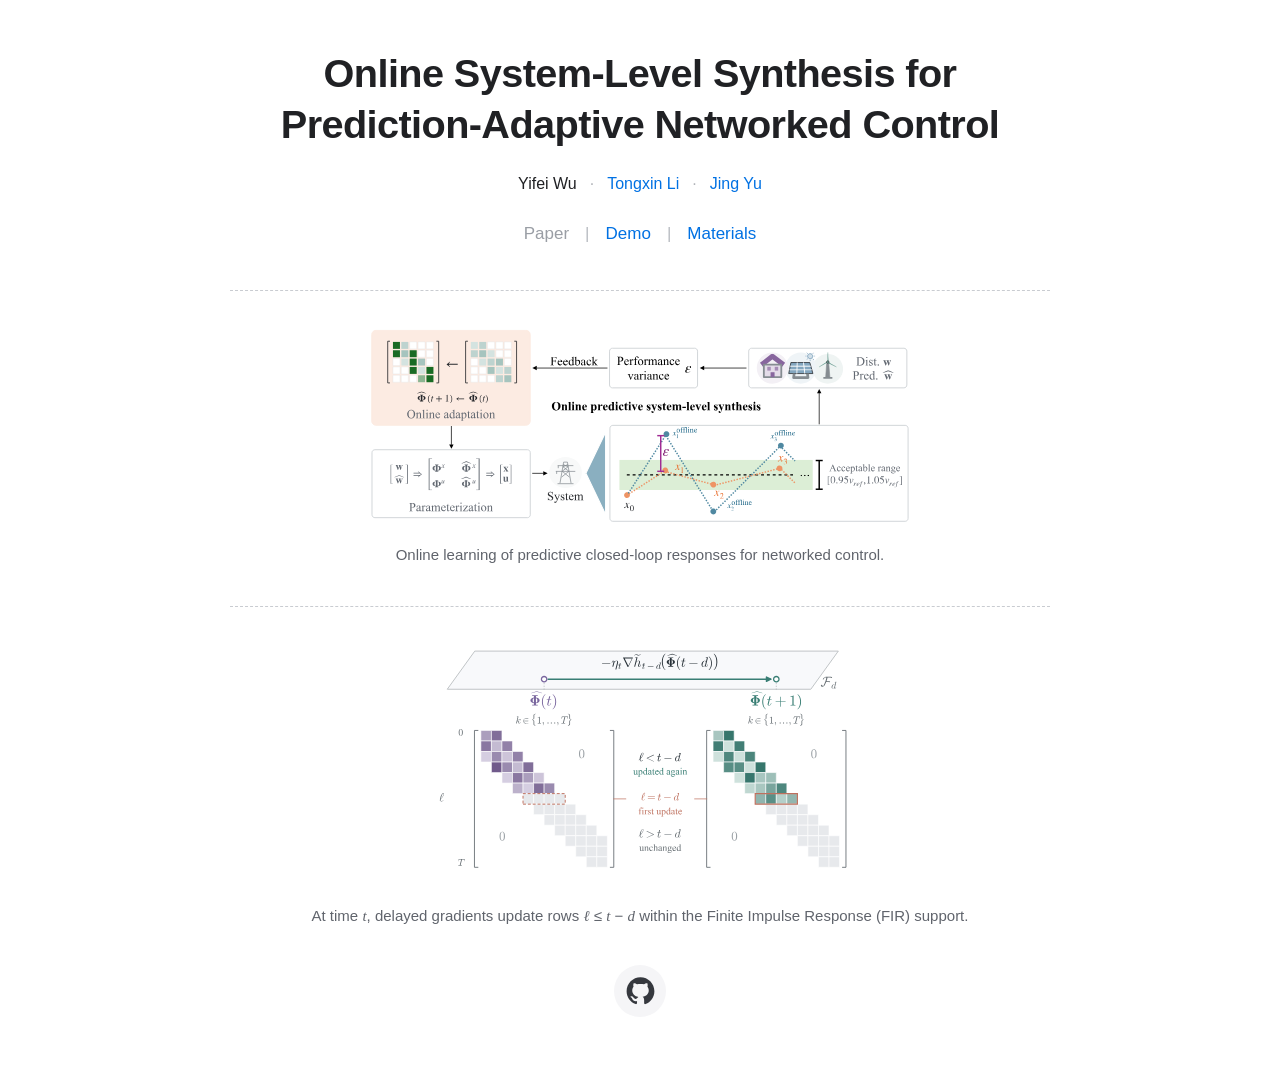
==== commit 887fa41a: "Update index.html" ====
--- a/index.html
+++ b/index.html
@@ -159,7 +159,7 @@
       <a class="figure-link" href="assets/paper/response-update.svg" target="_blank" rel="noopener noreferrer" aria-label="Open the response update diagram at full size">
         <img src="assets/paper/response-update.svg" width="420" height="221" alt="A delayed gradient evaluated at the stored predictive response updates completed matrix rows within the FIR support.">
       </a>
-      <figcaption>At time <var>t</var>, delayed gradients update rows <span class="math"><var>ℓ</var> ≤ <var>t</var> − <var>d</var></span> within the FIR support, with the causal response fixed.</figcaption>
+      <figcaption>At time <var>t</var>, delayed gradients update rows <span class="math"><var>ℓ</var> ≤ <var>t</var> − <var>d</var></span> within the Finite Impulse Response (FIR) support.</figcaption>
     </figure>
 
     <footer class="project-footer">
